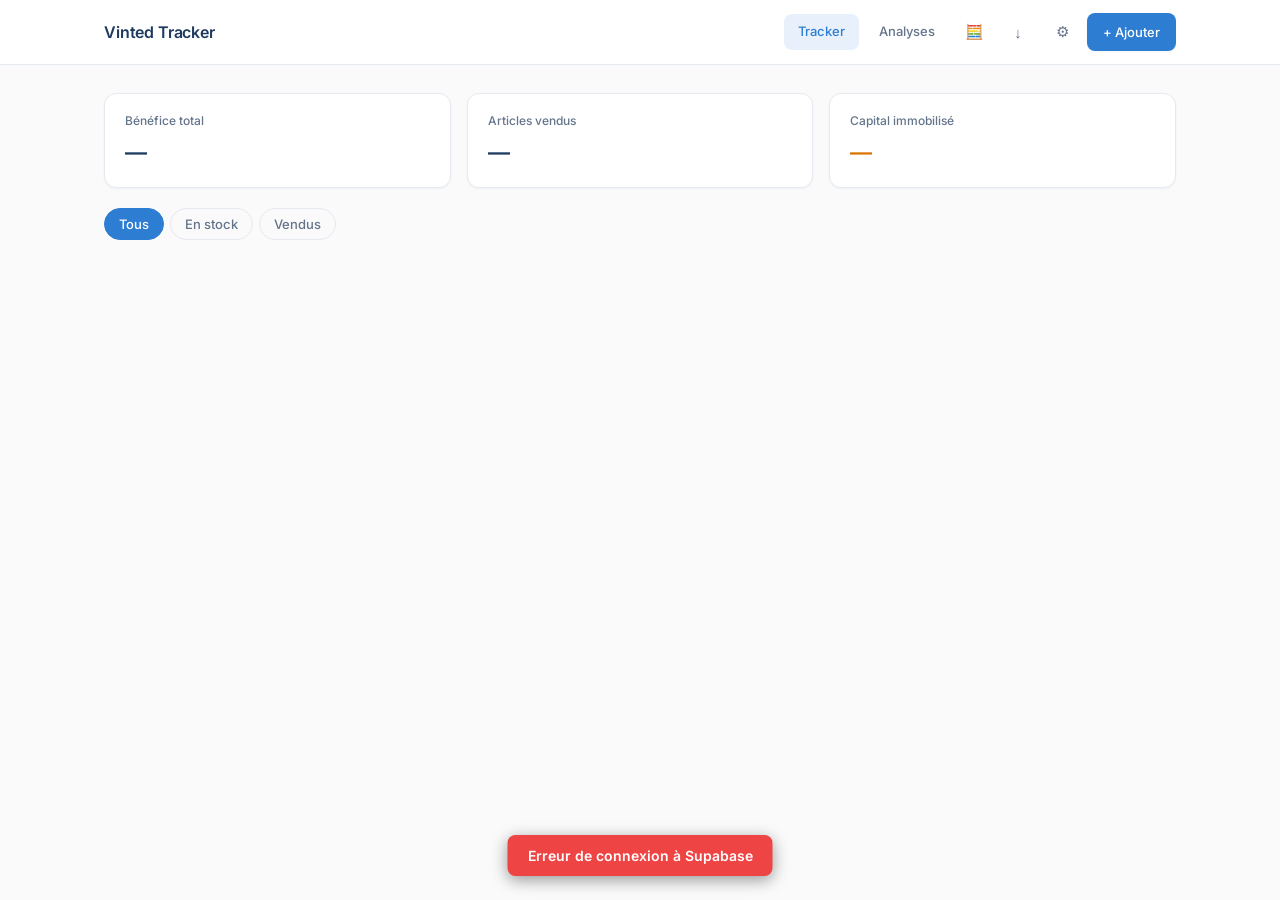
==== index.html @ 84ba0578 "Redesign: SaaS minimaliste blanc casse + bleu" ====
<!DOCTYPE html>
<html lang="fr">
<head>
  <meta charset="UTF-8" />
  <meta name="viewport" content="width=device-width, initial-scale=1.0" />
  <meta name="theme-color" content="#FAFAFA" />
  <meta name="mobile-web-app-capable" content="yes" />
  <meta name="apple-mobile-web-app-capable" content="yes" />
  <meta name="apple-mobile-web-app-status-bar-style" content="default" />
  <meta name="apple-mobile-web-app-title" content="Vinted Tracker" />
  <title>Vinted Tracker</title>
  <link rel="manifest" href="./manifest.json" />
  <link rel="apple-touch-icon" href="./static/icons/icon-192.png" />
  <link rel="preconnect" href="https://fonts.googleapis.com" />
  <link rel="preconnect" href="https://fonts.gstatic.com" crossorigin />
  <link rel="stylesheet" href="https://fonts.googleapis.com/css2?family=Inter:wght@400;500;600;700&display=swap" />
  <link rel="stylesheet" href="./static/css/style.css" />
</head>
<body>

  <!-- Header -->
  <header class="header">
    <div class="header-inner">
      <span class="logo">Vinted Tracker</span>
      <div class="header-actions">
        <a href="./index.html"     class="nav-link" style="color:var(--accent);background:var(--accent-soft)">Tracker</a>
        <a href="./analytics.html" class="nav-link">Analyses</a>
        <button class="btn-icon-sm" id="btn-calc"     title="Calculateur prix">🧮</button>
        <button class="btn-icon-sm" id="btn-export"   title="Export CSV">↓</button>
        <button class="btn-icon-sm" id="btn-settings" title="Paramètres">⚙</button>
        <button class="btn-primary" id="btn-add">+ Ajouter</button>
      </div>
    </div>
  </header>

  <!-- Dashboard -->
  <section class="dashboard">
    <div class="stat-card">
      <span class="stat-label">Bénéfice total</span>
      <span class="stat-value" id="stat-benefice">—</span>
    </div>
    <div class="stat-card">
      <span class="stat-label">Articles vendus</span>
      <span class="stat-value" id="stat-vendus">—</span>
    </div>
    <div class="stat-card">
      <span class="stat-label">Capital immobilisé</span>
      <span class="stat-value orange" id="stat-capital">—</span>
    </div>
  </section>

  <!-- Filtres -->
  <div class="filters">
    <button class="filter-btn active" data-filter="tous">Tous</button>
    <button class="filter-btn" data-filter="en stock">En stock</button>
    <button class="filter-btn" data-filter="vendu">Vendus</button>
  </div>

  <!-- Liste articles -->
  <main class="article-list" id="article-list">
    <div class="empty-state" id="empty-state" style="display:none">
      <p>Aucun article pour l'instant.</p>
      <p>Clique sur <strong>+ Ajouter</strong> pour commencer.</p>
    </div>
  </main>

  <!-- ── Modal ajout / modif ── -->
  <div class="modal-overlay" id="modal" style="display:none">
    <div class="modal">
      <div class="modal-header">
        <h2 id="modal-title">Ajouter un article</h2>
        <button class="btn-close" id="modal-close">✕</button>
      </div>
      <form id="article-form" autocomplete="off">
        <input type="hidden" id="article-id" />
        <input type="hidden" id="article-photo-url" />

        <div class="form-group">
          <label>Photo</label>
          <div class="photo-upload" id="photo-upload-area">
            <img id="photo-preview" src="" alt="" style="display:none" />
            <span id="photo-placeholder">Cliquer pour ajouter une photo</span>
            <input type="file" id="photo-input" accept="image/*" style="display:none" />
          </div>
        </div>

        <div class="form-group">
          <label for="nom">Nom de l'article *</label>
          <input type="text" id="nom" placeholder="Ex : Nike Air Max 90" required />
        </div>

        <div class="form-group">
          <label for="categorie">Catégorie</label>
          <select id="categorie">
            <option value="Sneakers">Sneakers</option>
            <option value="Vêtements">Vêtements</option>
            <option value="Accessoires">Accessoires</option>
            <option value="Électronique">Électronique</option>
            <option value="Autre" selected>Autre</option>
          </select>
        </div>

        <div class="form-row">
          <div class="form-group">
            <label for="prix_achat">Prix d'achat (€) *</label>
            <input type="number" id="prix_achat" step="0.01" min="0" placeholder="0.00" required />
          </div>
          <div class="form-group">
            <label for="prix_vente">Prix de vente (€) *</label>
            <input type="number" id="prix_vente" step="0.01" min="0" placeholder="0.00" required />
          </div>
        </div>

        <div class="form-group">
          <label for="frais_vinted">
            Frais Vinted (€) <span class="label-hint">auto si vide</span>
          </label>
          <input type="number" id="frais_vinted" step="0.01" min="0" placeholder="5 % + 0,70 €" />
        </div>

        <div class="form-row">
          <div class="form-group">
            <label for="date_achat">Date d'achat</label>
            <input type="date" id="date_achat" />
          </div>
          <div class="form-group" id="date-vente-group">
            <label for="date_vente">Date de vente</label>
            <input type="date" id="date_vente" />
          </div>
        </div>

        <div class="form-group">
          <label for="statut">Statut</label>
          <select id="statut">
            <option value="en stock">En stock</option>
            <option value="vendu">Vendu</option>
          </select>
        </div>

        <div class="preview-box" id="preview-box" style="display:none">
          <div class="preview-row"><span>Frais estimés</span><span id="prev-frais">—</span></div>
          <div class="preview-row"><span>Bénéfice net</span><span id="prev-benefice">—</span></div>
          <div class="preview-row"><span>Marge</span><span id="prev-marge">—</span></div>
        </div>

        <div class="form-actions">
          <button type="button" class="btn-secondary" id="form-cancel">Annuler</button>
          <button type="submit" class="btn-primary">Enregistrer</button>
        </div>
      </form>
    </div>
  </div>

  <!-- ── Modal calculateur ── -->
  <div class="modal-overlay" id="calc-modal" style="display:none">
    <div class="modal">
      <div class="modal-header">
        <h2>Calculateur de prix</h2>
        <button class="btn-close" id="calc-close">✕</button>
      </div>
      <div class="form-group">
        <label for="calc-achat">Prix d'achat (€)</label>
        <input type="number" id="calc-achat" step="0.01" min="0" placeholder="0.00" />
      </div>
      <div class="form-group">
        <label for="calc-marge">Marge souhaitée (%)</label>
        <input type="number" id="calc-marge" step="1" min="0" placeholder="30" />
      </div>
      <div class="preview-box" id="calc-result" style="display:none">
        <div class="preview-row">
          <span>Prix de vente conseillé</span>
          <span id="calc-vente" class="green" style="font-size:18px;font-weight:700">—</span>
        </div>
        <div class="preview-row"><span>Frais Vinted estimés</span><span id="calc-frais">—</span></div>
        <div class="preview-row"><span>Bénéfice net</span><span id="calc-benefice">—</span></div>
      </div>
    </div>
  </div>

  <!-- ── Modal paramètres ── -->
  <div class="modal-overlay" id="settings-modal" style="display:none">
    <div class="modal confirm-modal">
      <div class="modal-header">
        <h2>Paramètres</h2>
        <button class="btn-close" id="settings-close">✕</button>
      </div>
      <div class="form-group">
        <label for="setting-threshold">Alerte stock (jours)</label>
        <input type="number" id="setting-threshold" min="1" max="365" value="30" />
        <span class="label-hint" style="margin-top:6px;display:block">
          Badge d'alerte si un article reste en stock plus de X jours.
        </span>
      </div>
      <div class="form-actions" style="margin-top:8px">
        <button class="btn-primary" id="settings-save">Enregistrer</button>
      </div>
    </div>
  </div>

  <!-- ── Modal confirmation suppression ── -->
  <div class="modal-overlay" id="confirm-modal" style="display:none">
    <div class="modal confirm-modal">
      <p>Supprimer cet article ?</p>
      <div class="form-actions">
        <button class="btn-secondary" id="confirm-cancel">Annuler</button>
        <button class="btn-danger"    id="confirm-ok">Supprimer</button>
      </div>
    </div>
  </div>

  <script src="./static/js/shared.js"></script>
  <script src="./static/js/app.js"></script>
</body>
</html>
---- static/css/style.css ----
/* ── Tokens ──────────────────────────────────────────────── */
:root {
  --bg:           #FAFAFA;
  --surface:      #FFFFFF;
  --surface-alt:  #F5F7FA;
  --border:       #E5E9F0;
  --border-soft:  #EEF2F6;

  --primary:      #1E3A5F;
  --primary-hover:#16304F;
  --accent:       #2D7DD2;
  --accent-hover: #1F6BBD;
  --accent-soft:  #E8F1FB;

  --text:         #1E3A5F;
  --text-muted:   #64748B;
  --text-soft:    #94A3B8;

  --green:        #059669;
  --green-soft:   #ECFDF5;
  --red:          #DC2626;
  --red-soft:     #FEF2F2;
  --orange:       #D97706;
  --orange-soft:  #FFFBEB;

  --radius:       12px;
  --radius-sm:    8px;
  --radius-pill:  999px;

  --shadow-xs:    0 1px 2px rgba(30,58,95,.05);
  --shadow-sm:    0 1px 3px rgba(30,58,95,.06), 0 1px 2px rgba(30,58,95,.04);
  --shadow-md:    0 4px 12px rgba(30,58,95,.08);

  --max:          1120px;
  --max-form:     560px;

  --nav-h:        64px;
}

* { box-sizing: border-box; margin: 0; padding: 0; }

html, body { height: 100%; }

body {
  background: var(--bg);
  color: var(--text);
  font-family: 'Inter', -apple-system, BlinkMacSystemFont, 'Segoe UI', sans-serif;
  font-size: 14px;
  line-height: 1.5;
  -webkit-font-smoothing: antialiased;
  text-rendering: optimizeLegibility;
}

/* ── Navigation ──────────────────────────────────────────── */
.header {
  position: sticky; top: 0; z-index: 100;
  background: rgba(255,255,255,0.92);
  backdrop-filter: saturate(180%) blur(10px);
  border-bottom: 1px solid var(--border);
}
.header-inner {
  max-width: var(--max);
  margin: 0 auto;
  height: var(--nav-h);
  padding: 0 24px;
  display: flex;
  align-items: center;
  justify-content: space-between;
  gap: 12px;
}
.logo {
  font-size: 16px;
  font-weight: 600;
  color: var(--primary);
  letter-spacing: -0.01em;
  flex-shrink: 0;
}
.header-actions {
  display: flex;
  align-items: center;
  gap: 6px;
}

.nav-link {
  display: inline-flex;
  align-items: center;
  gap: 6px;
  padding: 8px 14px;
  border-radius: var(--radius-sm);
  font-size: 13px;
  font-weight: 500;
  color: var(--text-muted);
  text-decoration: none;
  transition: all .15s;
}
.nav-link:hover {
  color: var(--accent);
  background: var(--accent-soft);
}

@media (max-width: 540px) {
  .header-inner { padding: 0 16px; gap: 8px; }
  .logo { font-size: 15px; }
  .nav-link { padding: 7px 10px; font-size: 12px; }
}

/* ── Buttons ─────────────────────────────────────────────── */
.btn-primary,
.btn-secondary,
.btn-danger {
  display: inline-flex;
  align-items: center;
  justify-content: center;
  gap: 6px;
  height: 38px;
  padding: 0 16px;
  font-family: inherit;
  font-size: 13px;
  font-weight: 500;
  border: none;
  border-radius: var(--radius-sm);
  cursor: pointer;
  white-space: nowrap;
  transition: all .15s;
}
.btn-primary {
  background: var(--accent);
  color: #fff;
  box-shadow: var(--shadow-xs);
}
.btn-primary:hover { background: var(--accent-hover); }

.btn-secondary {
  background: var(--surface);
  color: var(--text-muted);
  border: 1px solid var(--border);
}
.btn-secondary:hover {
  border-color: var(--accent);
  color: var(--accent);
}

.btn-danger {
  background: var(--surface);
  color: var(--red);
  border: 1px solid var(--border);
}
.btn-danger:hover { background: var(--red-soft); border-color: var(--red); }

.btn-icon-sm {
  display: inline-flex;
  align-items: center;
  justify-content: center;
  width: 38px; height: 38px;
  font-size: 15px;
  background: transparent;
  border: 1px solid transparent;
  border-radius: var(--radius-sm);
  cursor: pointer;
  color: var(--text-muted);
  transition: all .15s;
}
.btn-icon-sm:hover {
  background: var(--accent-soft);
  color: var(--accent);
}

.btn-close {
  display: inline-flex;
  align-items: center;
  justify-content: center;
  width: 32px; height: 32px;
  background: transparent;
  border: none;
  color: var(--text-soft);
  font-size: 16px;
  cursor: pointer;
  border-radius: var(--radius-sm);
  line-height: 1;
}
.btn-close:hover { background: var(--surface-alt); color: var(--text); }

/* ── Page container ──────────────────────────────────────── */
.dashboard,
.filters,
.article-list,
.analytics-section {
  max-width: var(--max);
  margin: 0 auto;
  padding-left: 24px;
  padding-right: 24px;
}
@media (max-width: 540px) {
  .dashboard,
  .filters,
  .article-list,
  .analytics-section {
    padding-left: 16px;
    padding-right: 16px;
  }
}

/* ── Dashboard stats ─────────────────────────────────────── */
.dashboard {
  display: grid;
  grid-template-columns: repeat(3, 1fr);
  gap: 16px;
  padding-top: 28px;
  padding-bottom: 20px;
}
.kpi-grid { grid-template-columns: repeat(3, 1fr); }

@media (max-width: 720px) {
  .dashboard,
  .kpi-grid { grid-template-columns: 1fr 1fr; gap: 12px; }
}
@media (max-width: 440px) {
  .dashboard,
  .kpi-grid { grid-template-columns: 1fr; }
}

.stat-card {
  background: var(--surface);
  border: 1px solid var(--border);
  border-radius: var(--radius);
  padding: 18px 20px;
  box-shadow: var(--shadow-xs);
  display: flex;
  flex-direction: column;
  gap: 6px;
  transition: box-shadow .15s;
}
.stat-card:hover { box-shadow: var(--shadow-sm); }

.stat-label {
  font-size: 12px;
  font-weight: 500;
  color: var(--text-muted);
  letter-spacing: 0;
}
.stat-value {
  font-size: 22px;
  font-weight: 600;
  color: var(--text);
  letter-spacing: -0.02em;
}
.stat-value.green  { color: var(--green); }
.stat-value.red    { color: var(--red); }
.stat-value.orange { color: var(--orange); }

/* ── Filters ─────────────────────────────────────────────── */
.filters {
  display: flex;
  gap: 6px;
  padding-bottom: 16px;
}
.filter-btn {
  background: transparent;
  border: 1px solid var(--border);
  color: var(--text-muted);
  padding: 7px 14px;
  font-family: inherit;
  font-size: 13px;
  font-weight: 500;
  border-radius: var(--radius-pill);
  cursor: pointer;
  transition: all .15s;
}
.filter-btn:hover { color: var(--accent); border-color: var(--accent); }
.filter-btn.active {
  background: var(--accent);
  border-color: var(--accent);
  color: #fff;
}

/* ── Article list ────────────────────────────────────────── */
.article-list {
  padding-bottom: 80px;
  display: grid;
  grid-template-columns: repeat(auto-fill, minmax(280px, 1fr));
  gap: 16px;
}

.article-card {
  background: var(--surface);
  border: 1px solid var(--border);
  border-radius: var(--radius);
  box-shadow: var(--shadow-xs);
  overflow: hidden;
  transition: all .15s;
  display: flex;
  flex-direction: column;
}
.article-card:hover {
  box-shadow: var(--shadow-md);
  transform: translateY(-1px);
}
.article-card.vendu { opacity: .7; }

.card-photo {
  width: 100%;
  aspect-ratio: 16/10;
  object-fit: cover;
  background: var(--surface-alt);
  display: block;
}

.card-body {
  padding: 16px;
  display: flex;
  flex-direction: column;
  gap: 14px;
  flex: 1;
}

.card-top {
  display: flex;
  justify-content: space-between;
  align-items: flex-start;
  gap: 10px;
}
.card-nom-wrap { display: flex; flex-direction: column; gap: 6px; flex: 1; min-width: 0; }
.card-nom {
  font-weight: 600;
  font-size: 14px;
  color: var(--text);
  line-height: 1.35;
  overflow: hidden;
  text-overflow: ellipsis;
  display: -webkit-box;
  -webkit-line-clamp: 2;
  -webkit-box-orient: vertical;
}

.card-meta {
  display: flex;
  align-items: center;
  gap: 6px;
  flex-wrap: wrap;
}
.card-date {
  font-size: 11px;
  color: var(--text-soft);
}

/* Badges */
.badge {
  display: inline-flex;
  align-items: center;
  font-size: 11px;
  font-weight: 500;
  padding: 3px 9px;
  border-radius: var(--radius-pill);
  white-space: nowrap;
  flex-shrink: 0;
}
.badge-stock {
  background: var(--accent-soft);
  color: var(--accent);
}
.badge-vendu {
  background: var(--green-soft);
  color: var(--green);
}
.badge-warning {
  display: inline-flex;
  align-items: center;
  font-size: 11px;
  font-weight: 500;
  padding: 2px 8px;
  border-radius: var(--radius-pill);
  background: var(--red-soft);
  color: var(--red);
}

.cat-badge {
  display: inline-flex;
  align-items: center;
  font-size: 10px;
  font-weight: 600;
  padding: 2px 8px;
  border-radius: var(--radius-pill);
  letter-spacing: 0.02em;
  text-transform: uppercase;
}
.cat-Sneakers     { background: #E8F1FB; color: #1F6BBD; }
.cat-Vêtements    { background: #EEF2FF; color: #4F46E5; }
.cat-Accessoires  { background: #F5F3FF; color: #7C3AED; }
.cat-Électronique { background: #ECFEFF; color: #0E7490; }
.cat-Autre        { background: #F1F5F9; color: #475569; }

/* Prices */
.card-prices {
  display: grid;
  grid-template-columns: repeat(4, 1fr);
  gap: 4px;
  padding: 12px;
  background: var(--surface-alt);
  border-radius: var(--radius-sm);
}
.price-item { display: flex; flex-direction: column; gap: 2px; min-width: 0; }
.price-label {
  font-size: 10px;
  color: var(--text-soft);
  font-weight: 500;
  text-transform: uppercase;
  letter-spacing: 0.04em;
}
.price-val {
  font-size: 13px;
  font-weight: 600;
  color: var(--text);
}
.price-val.green { color: var(--green); }
.price-val.red   { color: var(--red); }
.price-val.muted { color: var(--text-muted); font-weight: 500; }

.card-actions {
  display: flex;
  gap: 6px;
  margin-top: auto;
}
.btn-icon {
  flex: 1;
  background: transparent;
  border: 1px solid var(--border);
  color: var(--text-muted);
  font-family: inherit;
  font-size: 12px;
  font-weight: 500;
  padding: 7px 10px;
  border-radius: var(--radius-sm);
  cursor: pointer;
  transition: all .15s;
}
.btn-icon:hover {
  background: var(--accent-soft);
  border-color: var(--accent);
  color: var(--accent);
}
.btn-icon.delete:hover {
  background: var(--red-soft);
  border-color: var(--red);
  color: var(--red);
}

/* Empty state */
.empty-state {
  grid-column: 1 / -1;
  text-align: center;
  padding: 60px 24px;
  color: var(--text-muted);
  line-height: 1.8;
}
.empty-state p { font-size: 14px; }
.empty-state strong { color: var(--accent); font-weight: 600; }

/* ── Modal ───────────────────────────────────────────────── */
.modal-overlay {
  position: fixed; inset: 0;
  background: rgba(30,58,95,0.40);
  backdrop-filter: blur(4px);
  z-index: 200;
  display: flex;
  align-items: center;
  justify-content: center;
  padding: 20px;
  animation: fadeIn .15s ease-out;
}
@keyframes fadeIn {
  from { opacity: 0; }
  to   { opacity: 1; }
}

.modal {
  background: var(--surface);
  border: 1px solid var(--border);
  border-radius: var(--radius);
  box-shadow: 0 20px 60px rgba(30,58,95,0.20);
  width: 100%;
  max-width: var(--max-form);
  max-height: calc(100dvh - 40px);
  overflow-y: auto;
  padding: 24px;
  animation: slideUp .2s ease-out;
}
@keyframes slideUp {
  from { transform: translateY(12px); opacity: 0; }
  to   { transform: translateY(0);    opacity: 1; }
}
@media (max-width: 540px) {
  .modal-overlay { padding: 0; align-items: flex-end; }
  .modal {
    max-height: 92dvh;
    border-radius: var(--radius) var(--radius) 0 0;
    padding: 20px;
  }
}

.modal-header {
  display: flex;
  justify-content: space-between;
  align-items: center;
  margin-bottom: 22px;
}
.modal-header h2 {
  font-size: 17px;
  font-weight: 600;
  color: var(--text);
  letter-spacing: -0.01em;
}

/* ── Photo upload ────────────────────────────────────────── */
.photo-upload {
  border: 2px dashed var(--border);
  border-radius: var(--radius-sm);
  min-height: 120px;
  display: flex;
  align-items: center;
  justify-content: center;
  cursor: pointer;
  transition: all .15s;
  overflow: hidden;
  background: var(--surface-alt);
}
.photo-upload:hover {
  border-color: var(--accent);
  background: var(--accent-soft);
}
#photo-placeholder {
  color: var(--text-muted);
  font-size: 13px;
  padding: 24px;
  text-align: center;
}
#photo-preview {
  width: 100%;
  max-height: 200px;
  object-fit: cover;
  display: block;
}

/* ── Forms ───────────────────────────────────────────────── */
.form-group {
  display: flex;
  flex-direction: column;
  gap: 6px;
  margin-bottom: 16px;
}
.form-row {
  display: grid;
  grid-template-columns: 1fr 1fr;
  gap: 12px;
}
label {
  font-size: 12px;
  font-weight: 500;
  color: var(--text-muted);
  display: flex;
  align-items: center;
  gap: 8px;
}
.label-hint {
  font-size: 11px;
  color: var(--text-soft);
  font-weight: 400;
}

input,
select {
  background: var(--surface);
  border: 1px solid var(--border);
  color: var(--text);
  border-radius: var(--radius-sm);
  padding: 10px 12px;
  font-family: inherit;
  font-size: 14px;
  width: 100%;
  transition: all .15s;
  -webkit-appearance: none;
  appearance: none;
}
input:hover,
select:hover { border-color: #CBD5E1; }
input:focus,
select:focus {
  outline: none;
  border-color: var(--accent);
  box-shadow: 0 0 0 3px var(--accent-soft);
}
input::placeholder { color: var(--text-soft); font-size: 13px; }

select {
  cursor: pointer;
  background-image: url("data:image/svg+xml;utf8,<svg xmlns='http://www.w3.org/2000/svg' width='12' height='12' viewBox='0 0 12 12'><path d='M3 4.5L6 7.5L9 4.5' stroke='%2364748B' stroke-width='1.5' fill='none' stroke-linecap='round' stroke-linejoin='round'/></svg>");
  background-repeat: no-repeat;
  background-position: right 12px center;
  padding-right: 32px;
}

/* Preview box */
.preview-box {
  background: var(--surface-alt);
  border: 1px solid var(--border-soft);
  border-radius: var(--radius-sm);
  padding: 14px 16px;
  margin-bottom: 16px;
  display: flex;
  flex-direction: column;
  gap: 8px;
}
.preview-row {
  display: flex;
  justify-content: space-between;
  font-size: 13px;
  align-items: center;
}
.preview-row span:first-child { color: var(--text-muted); }
.preview-row span:last-child  { font-weight: 600; color: var(--text); }
.preview-row .green { color: var(--green); }
.preview-row .red   { color: var(--red); }

.form-actions {
  display: flex;
  gap: 10px;
  margin-top: 8px;
}
.form-actions .btn-primary,
.form-actions .btn-secondary,
.form-actions .btn-danger { flex: 1; }

.confirm-modal { max-width: 380px; }
.confirm-modal > p {
  margin-bottom: 22px;
  font-size: 15px;
  color: var(--text);
  text-align: center;
}

/* ── Analytics grid ──────────────────────────────────────── */
.analytics-section {
  display: grid;
  grid-template-columns: 1fr 1fr;
  gap: 16px;
  padding-top: 4px;
  padding-bottom: 80px;
}
@media (max-width: 720px) {
  .analytics-section { grid-template-columns: 1fr; }
}

.chart-card {
  background: var(--surface);
  border: 1px solid var(--border);
  border-radius: var(--radius);
  box-shadow: var(--shadow-xs);
  padding: 20px;
}
.chart-card.full { grid-column: 1 / -1; }

.chart-card-title {
  font-size: 13px;
  font-weight: 600;
  color: var(--text);
  margin-bottom: 16px;
  letter-spacing: -0.005em;
}

.chart-wrap          { position: relative; height: 240px; }
.chart-wrap.doughnut { height: 260px; }

.chart-empty {
  text-align: center;
  padding: 36px 16px;
  color: var(--text-soft);
  font-size: 13px;
}

/* ── Tables ──────────────────────────────────────────────── */
.table-scroll {
  overflow-x: auto;
  margin: -4px;
  padding: 4px;
}
.data-table {
  width: 100%;
  border-collapse: collapse;
  font-size: 13px;
  min-width: 320px;
}
.data-table th {
  text-align: left;
  padding: 10px 12px;
  color: var(--text-muted);
  font-size: 11px;
  font-weight: 600;
  text-transform: uppercase;
  letter-spacing: 0.04em;
  border-bottom: 1px solid var(--border);
  background: var(--surface-alt);
  white-space: nowrap;
}
.data-table th:first-child { border-top-left-radius: var(--radius-sm); }
.data-table th:last-child  { border-top-right-radius: var(--radius-sm); }

.data-table td {
  padding: 11px 12px;
  border-bottom: 1px solid var(--border-soft);
  vertical-align: middle;
  color: var(--text);
}
.data-table tbody tr:nth-child(even) td { background: #FAFBFC; }
.data-table tbody tr:hover td { background: var(--accent-soft); }
.data-table tr:last-child td { border-bottom: none; }
.nom-cell {
  max-width: 180px;
  overflow: hidden;
  text-overflow: ellipsis;
  white-space: nowrap;
  font-weight: 500;
}

/* ── Color utils ─────────────────────────────────────────── */
.green { color: var(--green) !important; }
.red   { color: var(--red)   !important; }

/* ── Scrollbar ───────────────────────────────────────────── */
::-webkit-scrollbar       { width: 8px; height: 8px; }
::-webkit-scrollbar-track { background: transparent; }
::-webkit-scrollbar-thumb { background: #CBD5E1; border-radius: 4px; }
::-webkit-scrollbar-thumb:hover { background: #94A3B8; }
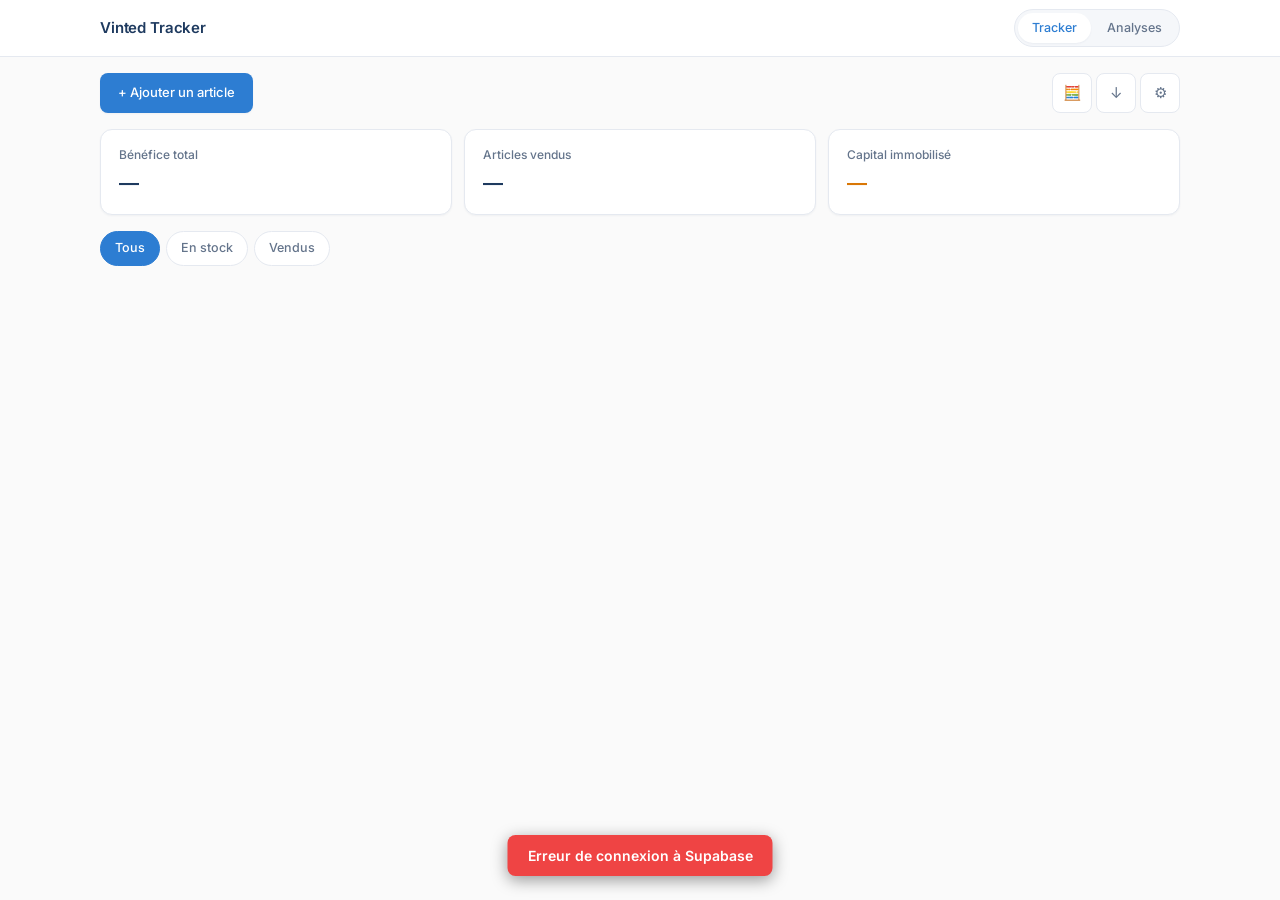
==== commit 0a47b3a4: "Refonte mobile: tabs + toolbar integree, zero overflow" ====
--- a/index.html
+++ b/index.html
@@ -2,7 +2,7 @@
 <html lang="fr">
 <head>
   <meta charset="UTF-8" />
-  <meta name="viewport" content="width=device-width, initial-scale=1.0" />
+  <meta name="viewport" content="width=device-width, initial-scale=1.0, viewport-fit=cover" />
   <meta name="theme-color" content="#FAFAFA" />
   <meta name="mobile-web-app-capable" content="yes" />
   <meta name="apple-mobile-web-app-capable" content="yes" />
@@ -18,20 +18,27 @@
 </head>
 <body>
 
-  <!-- Header -->
+  <!-- Header : logo + tabs -->
   <header class="header">
     <div class="header-inner">
       <span class="logo">Vinted Tracker</span>
-      <div class="header-actions">
-        <a href="./index.html"     class="nav-link" style="color:var(--accent);background:var(--accent-soft)">Tracker</a>
-        <a href="./analytics.html" class="nav-link">Analyses</a>
-        <button class="btn-icon-sm" id="btn-calc"     title="Calculateur prix">🧮</button>
-        <button class="btn-icon-sm" id="btn-export"   title="Export CSV">↓</button>
-        <button class="btn-icon-sm" id="btn-settings" title="Paramètres">⚙</button>
-        <button class="btn-primary" id="btn-add">+ Ajouter</button>
-      </div>
+      <nav class="tabs">
+        <a href="./index.html"     class="tab active">Tracker</a>
+        <a href="./analytics.html" class="tab">Analyses</a>
+      </nav>
     </div>
   </header>
+
+  <!-- Toolbar : action principale + icônes -->
+  <div class="toolbar">
+    <button class="btn-primary" id="btn-add">+ Ajouter un article</button>
+    <div class="toolbar-spacer"></div>
+    <div class="toolbar-icons">
+      <button class="btn-icon-sm" id="btn-calc"     title="Calculateur prix">🧮</button>
+      <button class="btn-icon-sm" id="btn-export"   title="Export CSV">↓</button>
+      <button class="btn-icon-sm" id="btn-settings" title="Paramètres">⚙</button>
+    </div>
+  </div>
 
   <!-- Dashboard -->
   <section class="dashboard">
@@ -169,7 +176,7 @@
       <div class="preview-box" id="calc-result" style="display:none">
         <div class="preview-row">
           <span>Prix de vente conseillé</span>
-          <span id="calc-vente" class="green" style="font-size:18px;font-weight:700">—</span>
+          <span id="calc-vente" class="green" style="font-size:17px;font-weight:700">—</span>
         </div>
         <div class="preview-row"><span>Frais Vinted estimés</span><span id="calc-frais">—</span></div>
         <div class="preview-row"><span>Bénéfice net</span><span id="calc-benefice">—</span></div>
--- a/static/css/style.css
+++ b/static/css/style.css
@@ -7,7 +7,6 @@
   --border-soft:  #EEF2F6;
 
   --primary:      #1E3A5F;
-  --primary-hover:#16304F;
   --accent:       #2D7DD2;
   --accent-hover: #1F6BBD;
   --accent-soft:  #E8F1FB;
@@ -21,7 +20,6 @@
   --red:          #DC2626;
   --red-soft:     #FEF2F2;
   --orange:       #D97706;
-  --orange-soft:  #FFFBEB;
 
   --radius:       12px;
   --radius-sm:    8px;
@@ -32,14 +30,18 @@
   --shadow-md:    0 4px 12px rgba(30,58,95,.08);
 
   --max:          1120px;
-  --max-form:     560px;
-
-  --nav-h:        64px;
-}
-
-* { box-sizing: border-box; margin: 0; padding: 0; }
-
-html, body { height: 100%; }
+  --pad-x:        20px;
+}
+@media (max-width: 640px) {
+  :root { --pad-x: 14px; }
+}
+
+/* ── Reset ───────────────────────────────────────────────── */
+*, *::before, *::after { box-sizing: border-box; margin: 0; padding: 0; }
+html, body { width: 100%; max-width: 100%; overflow-x: hidden; }
+html { -webkit-text-size-adjust: 100%; }
+img, svg, video, canvas { display: block; max-width: 100%; }
+button, input, select, textarea { font: inherit; color: inherit; }
 
 body {
   background: var(--bg);
@@ -48,60 +50,87 @@
   font-size: 14px;
   line-height: 1.5;
   -webkit-font-smoothing: antialiased;
-  text-rendering: optimizeLegibility;
-}
-
-/* ── Navigation ──────────────────────────────────────────── */
+}
+
+/* ── Container helper ────────────────────────────────────── */
+.container {
+  width: 100%;
+  max-width: var(--max);
+  margin: 0 auto;
+  padding-left: var(--pad-x);
+  padding-right: var(--pad-x);
+}
+
+/* ── Header (logo + tabs) ────────────────────────────────── */
 .header {
   position: sticky; top: 0; z-index: 100;
-  background: rgba(255,255,255,0.92);
+  background: rgba(255,255,255,0.94);
   backdrop-filter: saturate(180%) blur(10px);
   border-bottom: 1px solid var(--border);
 }
 .header-inner {
+  width: 100%;
   max-width: var(--max);
   margin: 0 auto;
-  height: var(--nav-h);
-  padding: 0 24px;
+  padding: 0 var(--pad-x);
+  height: 56px;
   display: flex;
   align-items: center;
   justify-content: space-between;
   gap: 12px;
 }
 .logo {
-  font-size: 16px;
+  font-size: 15px;
   font-weight: 600;
   color: var(--primary);
   letter-spacing: -0.01em;
+  white-space: nowrap;
+}
+
+/* Onglets Tracker / Analyses */
+.tabs {
+  display: flex;
+  background: var(--surface-alt);
+  border: 1px solid var(--border);
+  border-radius: var(--radius-pill);
+  padding: 3px;
+  gap: 2px;
+}
+.tab {
+  display: inline-flex;
+  align-items: center;
+  padding: 6px 14px;
+  font-size: 12.5px;
+  font-weight: 500;
+  color: var(--text-muted);
+  text-decoration: none;
+  border-radius: var(--radius-pill);
+  transition: all .15s;
+  white-space: nowrap;
+}
+.tab.active {
+  background: var(--surface);
+  color: var(--accent);
+  box-shadow: var(--shadow-xs);
+}
+.tab:hover:not(.active) { color: var(--text); }
+
+/* ── Toolbar actions (sous le header) ────────────────────── */
+.toolbar {
+  width: 100%;
+  max-width: var(--max);
+  margin: 16px auto 0;
+  padding: 0 var(--pad-x);
+  display: flex;
+  gap: 8px;
+  align-items: center;
+}
+.toolbar .btn-primary { flex: 0 0 auto; }
+.toolbar-spacer { flex: 1; }
+.toolbar-icons {
+  display: flex;
+  gap: 4px;
   flex-shrink: 0;
-}
-.header-actions {
-  display: flex;
-  align-items: center;
-  gap: 6px;
-}
-
-.nav-link {
-  display: inline-flex;
-  align-items: center;
-  gap: 6px;
-  padding: 8px 14px;
-  border-radius: var(--radius-sm);
-  font-size: 13px;
-  font-weight: 500;
-  color: var(--text-muted);
-  text-decoration: none;
-  transition: all .15s;
-}
-.nav-link:hover {
-  color: var(--accent);
-  background: var(--accent-soft);
-}
-
-@media (max-width: 540px) {
-  .header-inner { padding: 0 16px; gap: 8px; }
-  .logo { font-size: 15px; }
-  .nav-link { padding: 7px 10px; font-size: 12px; }
 }
 
 /* ── Buttons ─────────────────────────────────────────────── */
@@ -112,8 +141,8 @@
   align-items: center;
   justify-content: center;
   gap: 6px;
-  height: 38px;
-  padding: 0 16px;
+  height: 40px;
+  padding: 0 18px;
   font-family: inherit;
   font-size: 13px;
   font-weight: 500;
@@ -128,17 +157,15 @@
   color: #fff;
   box-shadow: var(--shadow-xs);
 }
-.btn-primary:hover { background: var(--accent-hover); }
+.btn-primary:hover,
+.btn-primary:active { background: var(--accent-hover); }
 
 .btn-secondary {
   background: var(--surface);
   color: var(--text-muted);
   border: 1px solid var(--border);
 }
-.btn-secondary:hover {
-  border-color: var(--accent);
-  color: var(--accent);
-}
+.btn-secondary:hover { border-color: var(--accent); color: var(--accent); }
 
 .btn-danger {
   background: var(--surface);
@@ -151,18 +178,21 @@
   display: inline-flex;
   align-items: center;
   justify-content: center;
-  width: 38px; height: 38px;
+  width: 40px; height: 40px;
   font-size: 15px;
-  background: transparent;
-  border: 1px solid transparent;
+  background: var(--surface);
+  border: 1px solid var(--border);
   border-radius: var(--radius-sm);
   cursor: pointer;
   color: var(--text-muted);
   transition: all .15s;
-}
-.btn-icon-sm:hover {
+  flex-shrink: 0;
+}
+.btn-icon-sm:hover,
+.btn-icon-sm:active {
   background: var(--accent-soft);
   color: var(--accent);
+  border-color: var(--accent);
 }
 
 .btn-close {
@@ -180,39 +210,26 @@
 }
 .btn-close:hover { background: var(--surface-alt); color: var(--text); }
 
-/* ── Page container ──────────────────────────────────────── */
-.dashboard,
-.filters,
-.article-list,
-.analytics-section {
-  max-width: var(--max);
-  margin: 0 auto;
-  padding-left: 24px;
-  padding-right: 24px;
-}
-@media (max-width: 540px) {
-  .dashboard,
-  .filters,
-  .article-list,
-  .analytics-section {
-    padding-left: 16px;
-    padding-right: 16px;
-  }
+/* Sur mobile : bouton + Ajouter prend la place restante */
+@media (max-width: 640px) {
+  .toolbar .btn-primary { flex: 1; }
 }
 
 /* ── Dashboard stats ─────────────────────────────────────── */
 .dashboard {
+  width: 100%;
+  max-width: var(--max);
+  margin: 16px auto 0;
+  padding: 0 var(--pad-x);
   display: grid;
   grid-template-columns: repeat(3, 1fr);
-  gap: 16px;
-  padding-top: 28px;
-  padding-bottom: 20px;
+  gap: 12px;
 }
 .kpi-grid { grid-template-columns: repeat(3, 1fr); }
 
 @media (max-width: 720px) {
   .dashboard,
-  .kpi-grid { grid-template-columns: 1fr 1fr; gap: 12px; }
+  .kpi-grid { grid-template-columns: 1fr 1fr; gap: 10px; }
 }
 @media (max-width: 440px) {
   .dashboard,
@@ -223,26 +240,24 @@
   background: var(--surface);
   border: 1px solid var(--border);
   border-radius: var(--radius);
-  padding: 18px 20px;
+  padding: 16px 18px;
   box-shadow: var(--shadow-xs);
   display: flex;
   flex-direction: column;
-  gap: 6px;
-  transition: box-shadow .15s;
-}
-.stat-card:hover { box-shadow: var(--shadow-sm); }
-
+  gap: 4px;
+  min-width: 0;
+}
 .stat-label {
   font-size: 12px;
   font-weight: 500;
   color: var(--text-muted);
-  letter-spacing: 0;
 }
 .stat-value {
-  font-size: 22px;
+  font-size: 20px;
   font-weight: 600;
   color: var(--text);
   letter-spacing: -0.02em;
+  word-break: break-word;
 }
 .stat-value.green  { color: var(--green); }
 .stat-value.red    { color: var(--red); }
@@ -250,17 +265,21 @@
 
 /* ── Filters ─────────────────────────────────────────────── */
 .filters {
+  width: 100%;
+  max-width: var(--max);
+  margin: 16px auto 0;
+  padding: 0 var(--pad-x);
   display: flex;
   gap: 6px;
-  padding-bottom: 16px;
+  flex-wrap: wrap;
 }
 .filter-btn {
-  background: transparent;
+  background: var(--surface);
   border: 1px solid var(--border);
   color: var(--text-muted);
   padding: 7px 14px;
   font-family: inherit;
-  font-size: 13px;
+  font-size: 12.5px;
   font-weight: 500;
   border-radius: var(--radius-pill);
   cursor: pointer;
@@ -275,10 +294,16 @@
 
 /* ── Article list ────────────────────────────────────────── */
 .article-list {
-  padding-bottom: 80px;
+  width: 100%;
+  max-width: var(--max);
+  margin: 16px auto 0;
+  padding: 0 var(--pad-x) 60px;
   display: grid;
-  grid-template-columns: repeat(auto-fill, minmax(280px, 1fr));
-  gap: 16px;
+  grid-template-columns: repeat(auto-fill, minmax(260px, 1fr));
+  gap: 12px;
+}
+@media (max-width: 540px) {
+  .article-list { grid-template-columns: 1fr; }
 }
 
 .article-card {
@@ -287,39 +312,43 @@
   border-radius: var(--radius);
   box-shadow: var(--shadow-xs);
   overflow: hidden;
-  transition: all .15s;
+  transition: box-shadow .15s, transform .15s;
   display: flex;
   flex-direction: column;
-}
-.article-card:hover {
-  box-shadow: var(--shadow-md);
-  transform: translateY(-1px);
-}
-.article-card.vendu { opacity: .7; }
+  min-width: 0;
+}
+.article-card:hover { box-shadow: var(--shadow-md); transform: translateY(-1px); }
+.article-card.vendu { opacity: .72; }
 
 .card-photo {
   width: 100%;
   aspect-ratio: 16/10;
   object-fit: cover;
   background: var(--surface-alt);
-  display: block;
 }
 
 .card-body {
-  padding: 16px;
+  padding: 14px;
   display: flex;
   flex-direction: column;
-  gap: 14px;
+  gap: 12px;
   flex: 1;
+  min-width: 0;
 }
 
 .card-top {
   display: flex;
   justify-content: space-between;
   align-items: flex-start;
-  gap: 10px;
-}
-.card-nom-wrap { display: flex; flex-direction: column; gap: 6px; flex: 1; min-width: 0; }
+  gap: 8px;
+}
+.card-nom-wrap {
+  display: flex;
+  flex-direction: column;
+  gap: 6px;
+  flex: 1;
+  min-width: 0;
+}
 .card-nom {
   font-weight: 600;
   font-size: 14px;
@@ -330,18 +359,15 @@
   display: -webkit-box;
   -webkit-line-clamp: 2;
   -webkit-box-orient: vertical;
-}
-
+  word-break: break-word;
+}
 .card-meta {
   display: flex;
   align-items: center;
   gap: 6px;
   flex-wrap: wrap;
 }
-.card-date {
-  font-size: 11px;
-  color: var(--text-soft);
-}
+.card-date { font-size: 11px; color: var(--text-soft); }
 
 /* Badges */
 .badge {
@@ -354,14 +380,8 @@
   white-space: nowrap;
   flex-shrink: 0;
 }
-.badge-stock {
-  background: var(--accent-soft);
-  color: var(--accent);
-}
-.badge-vendu {
-  background: var(--green-soft);
-  color: var(--green);
-}
+.badge-stock { background: var(--accent-soft); color: var(--accent); }
+.badge-vendu { background: var(--green-soft); color: var(--green); }
 .badge-warning {
   display: inline-flex;
   align-items: center;
@@ -389,16 +409,15 @@
 .cat-Électronique { background: #ECFEFF; color: #0E7490; }
 .cat-Autre        { background: #F1F5F9; color: #475569; }
 
-/* Prices */
 .card-prices {
   display: grid;
   grid-template-columns: repeat(4, 1fr);
   gap: 4px;
-  padding: 12px;
+  padding: 10px;
   background: var(--surface-alt);
   border-radius: var(--radius-sm);
 }
-.price-item { display: flex; flex-direction: column; gap: 2px; min-width: 0; }
+.price-item { display: flex; flex-direction: column; gap: 2px; min-width: 0; overflow: hidden; }
 .price-label {
   font-size: 10px;
   color: var(--text-soft);
@@ -407,9 +426,12 @@
   letter-spacing: 0.04em;
 }
 .price-val {
-  font-size: 13px;
+  font-size: 12.5px;
   font-weight: 600;
   color: var(--text);
+  white-space: nowrap;
+  overflow: hidden;
+  text-overflow: ellipsis;
 }
 .price-val.green { color: var(--green); }
 .price-val.red   { color: var(--red); }
@@ -422,7 +444,7 @@
 }
 .btn-icon {
   flex: 1;
-  background: transparent;
+  background: var(--surface);
   border: 1px solid var(--border);
   color: var(--text-muted);
   font-family: inherit;
@@ -432,6 +454,7 @@
   border-radius: var(--radius-sm);
   cursor: pointer;
   transition: all .15s;
+  min-width: 0;
 }
 .btn-icon:hover {
   background: var(--accent-soft);
@@ -448,11 +471,10 @@
 .empty-state {
   grid-column: 1 / -1;
   text-align: center;
-  padding: 60px 24px;
+  padding: 56px 24px;
   color: var(--text-muted);
   line-height: 1.8;
 }
-.empty-state p { font-size: 14px; }
 .empty-state strong { color: var(--accent); font-weight: 600; }
 
 /* ── Modal ───────────────────────────────────────────────── */
@@ -465,35 +487,24 @@
   align-items: center;
   justify-content: center;
   padding: 20px;
-  animation: fadeIn .15s ease-out;
-}
-@keyframes fadeIn {
-  from { opacity: 0; }
-  to   { opacity: 1; }
-}
-
+}
 .modal {
   background: var(--surface);
   border: 1px solid var(--border);
   border-radius: var(--radius);
   box-shadow: 0 20px 60px rgba(30,58,95,0.20);
   width: 100%;
-  max-width: var(--max-form);
+  max-width: 540px;
   max-height: calc(100dvh - 40px);
   overflow-y: auto;
   padding: 24px;
-  animation: slideUp .2s ease-out;
-}
-@keyframes slideUp {
-  from { transform: translateY(12px); opacity: 0; }
-  to   { transform: translateY(0);    opacity: 1; }
 }
 @media (max-width: 540px) {
   .modal-overlay { padding: 0; align-items: flex-end; }
   .modal {
     max-height: 92dvh;
     border-radius: var(--radius) var(--radius) 0 0;
-    padding: 20px;
+    padding: 20px 18px;
   }
 }
 
@@ -501,7 +512,7 @@
   display: flex;
   justify-content: space-between;
   align-items: center;
-  margin-bottom: 22px;
+  margin-bottom: 20px;
 }
 .modal-header h2 {
   font-size: 17px;
@@ -514,7 +525,7 @@
 .photo-upload {
   border: 2px dashed var(--border);
   border-radius: var(--radius-sm);
-  min-height: 120px;
+  min-height: 110px;
   display: flex;
   align-items: center;
   justify-content: center;
@@ -537,7 +548,6 @@
   width: 100%;
   max-height: 200px;
   object-fit: cover;
-  display: block;
 }
 
 /* ── Forms ───────────────────────────────────────────────── */
@@ -545,12 +555,13 @@
   display: flex;
   flex-direction: column;
   gap: 6px;
-  margin-bottom: 16px;
+  margin-bottom: 14px;
+  min-width: 0;
 }
 .form-row {
   display: grid;
   grid-template-columns: 1fr 1fr;
-  gap: 12px;
+  gap: 10px;
 }
 label {
   font-size: 12px;
@@ -566,29 +577,26 @@
   font-weight: 400;
 }
 
-input,
-select {
+input, select {
   background: var(--surface);
   border: 1px solid var(--border);
   color: var(--text);
   border-radius: var(--radius-sm);
   padding: 10px 12px;
-  font-family: inherit;
-  font-size: 14px;
-  width: 100%;
+  font-size: 15px; /* éviter le zoom iOS sur focus */
+  width: 100%;
+  max-width: 100%;
   transition: all .15s;
   -webkit-appearance: none;
   appearance: none;
 }
-input:hover,
-select:hover { border-color: #CBD5E1; }
 input:focus,
 select:focus {
   outline: none;
   border-color: var(--accent);
   box-shadow: 0 0 0 3px var(--accent-soft);
 }
-input::placeholder { color: var(--text-soft); font-size: 13px; }
+input::placeholder { color: var(--text-soft); font-size: 14px; }
 
 select {
   cursor: pointer;
@@ -604,7 +612,7 @@
   border: 1px solid var(--border-soft);
   border-radius: var(--radius-sm);
   padding: 14px 16px;
-  margin-bottom: 16px;
+  margin-bottom: 14px;
   display: flex;
   flex-direction: column;
   gap: 8px;
@@ -614,24 +622,19 @@
   justify-content: space-between;
   font-size: 13px;
   align-items: center;
+  gap: 12px;
 }
 .preview-row span:first-child { color: var(--text-muted); }
-.preview-row span:last-child  { font-weight: 600; color: var(--text); }
+.preview-row span:last-child  { font-weight: 600; color: var(--text); text-align: right; }
 .preview-row .green { color: var(--green); }
 .preview-row .red   { color: var(--red); }
 
-.form-actions {
-  display: flex;
-  gap: 10px;
-  margin-top: 8px;
-}
-.form-actions .btn-primary,
-.form-actions .btn-secondary,
-.form-actions .btn-danger { flex: 1; }
+.form-actions { display: flex; gap: 10px; margin-top: 8px; }
+.form-actions > button { flex: 1; }
 
 .confirm-modal { max-width: 380px; }
 .confirm-modal > p {
-  margin-bottom: 22px;
+  margin-bottom: 20px;
   font-size: 15px;
   color: var(--text);
   text-align: center;
@@ -639,11 +642,13 @@
 
 /* ── Analytics grid ──────────────────────────────────────── */
 .analytics-section {
+  width: 100%;
+  max-width: var(--max);
+  margin: 16px auto 0;
+  padding: 0 var(--pad-x) 60px;
   display: grid;
   grid-template-columns: 1fr 1fr;
-  gap: 16px;
-  padding-top: 4px;
-  padding-bottom: 80px;
+  gap: 14px;
 }
 @media (max-width: 720px) {
   .analytics-section { grid-template-columns: 1fr; }
@@ -654,7 +659,9 @@
   border: 1px solid var(--border);
   border-radius: var(--radius);
   box-shadow: var(--shadow-xs);
-  padding: 20px;
+  padding: 18px;
+  min-width: 0;
+  overflow: hidden;
 }
 .chart-card.full { grid-column: 1 / -1; }
 
@@ -662,11 +669,10 @@
   font-size: 13px;
   font-weight: 600;
   color: var(--text);
-  margin-bottom: 16px;
-  letter-spacing: -0.005em;
-}
-
-.chart-wrap          { position: relative; height: 240px; }
+  margin-bottom: 14px;
+}
+
+.chart-wrap          { position: relative; height: 240px; width: 100%; }
 .chart-wrap.doughnut { height: 260px; }
 
 .chart-empty {
@@ -679,8 +685,8 @@
 /* ── Tables ──────────────────────────────────────────────── */
 .table-scroll {
   overflow-x: auto;
-  margin: -4px;
-  padding: 4px;
+  -webkit-overflow-scrolling: touch;
+  margin: 0 -4px;
 }
 .data-table {
   width: 100%;
@@ -700,9 +706,6 @@
   background: var(--surface-alt);
   white-space: nowrap;
 }
-.data-table th:first-child { border-top-left-radius: var(--radius-sm); }
-.data-table th:last-child  { border-top-right-radius: var(--radius-sm); }
-
 .data-table td {
   padding: 11px 12px;
   border-bottom: 1px solid var(--border-soft);
@@ -713,7 +716,7 @@
 .data-table tbody tr:hover td { background: var(--accent-soft); }
 .data-table tr:last-child td { border-bottom: none; }
 .nom-cell {
-  max-width: 180px;
+  max-width: 160px;
   overflow: hidden;
   text-overflow: ellipsis;
   white-space: nowrap;
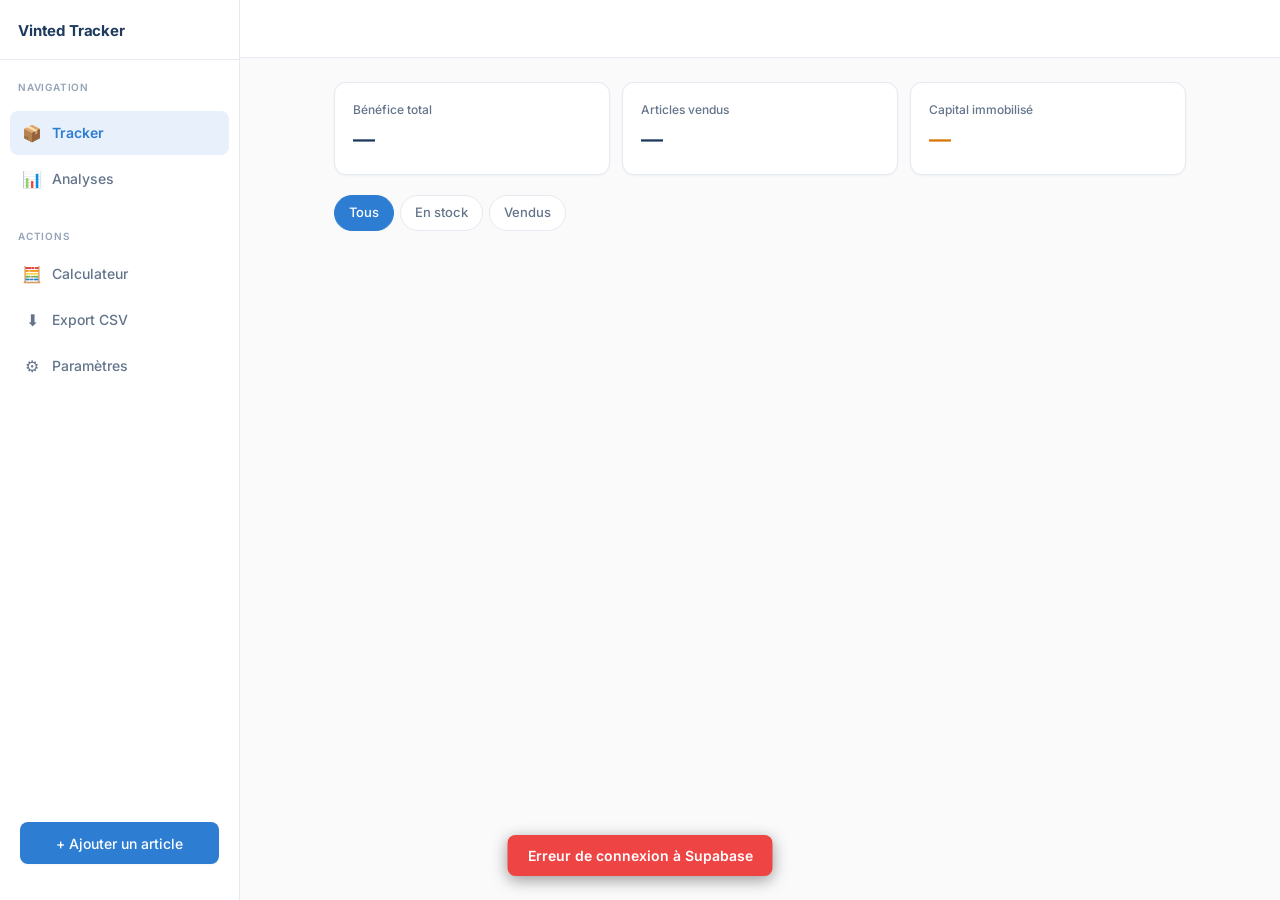
==== commit ae22d496: "Sidebar laterale: nav + actions + hamburger mobile" ====
--- a/index.html
+++ b/index.html
@@ -17,205 +17,251 @@
   <link rel="stylesheet" href="./static/css/style.css" />
 </head>
 <body>
-
-  <!-- Header : logo + tabs -->
-  <header class="header">
-    <div class="header-inner">
-      <span class="logo">Vinted Tracker</span>
-      <nav class="tabs">
-        <a href="./index.html"     class="tab active">Tracker</a>
-        <a href="./analytics.html" class="tab">Analyses</a>
-      </nav>
-    </div>
-  </header>
-
-  <!-- Toolbar : action principale + icônes -->
-  <div class="toolbar">
-    <button class="btn-primary" id="btn-add">+ Ajouter un article</button>
-    <div class="toolbar-spacer"></div>
-    <div class="toolbar-icons">
-      <button class="btn-icon-sm" id="btn-calc"     title="Calculateur prix">🧮</button>
-      <button class="btn-icon-sm" id="btn-export"   title="Export CSV">↓</button>
-      <button class="btn-icon-sm" id="btn-settings" title="Paramètres">⚙</button>
-    </div>
-  </div>
-
-  <!-- Dashboard -->
-  <section class="dashboard">
-    <div class="stat-card">
-      <span class="stat-label">Bénéfice total</span>
-      <span class="stat-value" id="stat-benefice">—</span>
-    </div>
-    <div class="stat-card">
-      <span class="stat-label">Articles vendus</span>
-      <span class="stat-value" id="stat-vendus">—</span>
-    </div>
-    <div class="stat-card">
-      <span class="stat-label">Capital immobilisé</span>
-      <span class="stat-value orange" id="stat-capital">—</span>
-    </div>
-  </section>
-
-  <!-- Filtres -->
-  <div class="filters">
-    <button class="filter-btn active" data-filter="tous">Tous</button>
-    <button class="filter-btn" data-filter="en stock">En stock</button>
-    <button class="filter-btn" data-filter="vendu">Vendus</button>
-  </div>
-
-  <!-- Liste articles -->
-  <main class="article-list" id="article-list">
-    <div class="empty-state" id="empty-state" style="display:none">
-      <p>Aucun article pour l'instant.</p>
-      <p>Clique sur <strong>+ Ajouter</strong> pour commencer.</p>
-    </div>
-  </main>
-
-  <!-- ── Modal ajout / modif ── -->
-  <div class="modal-overlay" id="modal" style="display:none">
-    <div class="modal">
-      <div class="modal-header">
-        <h2 id="modal-title">Ajouter un article</h2>
-        <button class="btn-close" id="modal-close">✕</button>
-      </div>
-      <form id="article-form" autocomplete="off">
-        <input type="hidden" id="article-id" />
-        <input type="hidden" id="article-photo-url" />
-
+<div class="layout">
+
+  <!-- ── Sidebar ── -->
+  <aside class="sidebar" id="sidebar">
+    <div class="sidebar-header">
+      <span class="sidebar-logo">Vinted Tracker</span>
+      <button class="sidebar-close" id="sidebar-close">✕</button>
+    </div>
+
+    <span class="sidebar-section">Navigation</span>
+    <nav class="sidebar-nav">
+      <a href="./index.html" class="sidebar-link active">
+        <span class="sidebar-link-icon">📦</span> Tracker
+      </a>
+      <a href="./analytics.html" class="sidebar-link">
+        <span class="sidebar-link-icon">📊</span> Analyses
+      </a>
+    </nav>
+
+    <span class="sidebar-section">Actions</span>
+    <div class="sidebar-actions">
+      <button class="sidebar-action" id="btn-calc">
+        <span class="sidebar-link-icon">🧮</span> Calculateur
+      </button>
+      <button class="sidebar-action" id="btn-export">
+        <span class="sidebar-link-icon">⬇</span> Export CSV
+      </button>
+      <button class="sidebar-action" id="btn-settings">
+        <span class="sidebar-link-icon">⚙</span> Paramètres
+      </button>
+    </div>
+
+    <div class="sidebar-add">
+      <button class="btn-primary" id="btn-add">+ Ajouter un article</button>
+    </div>
+  </aside>
+
+  <!-- Overlay mobile -->
+  <div class="sidebar-overlay" id="sidebar-overlay"></div>
+
+  <!-- ── Contenu principal ── -->
+  <div class="main">
+
+    <!-- Topbar mobile -->
+    <header class="topbar">
+      <button class="hamburger" id="hamburger">☰</button>
+      <span class="page-title">Tracker</span>
+    </header>
+
+    <div class="page-content">
+
+      <!-- Stats -->
+      <section class="dashboard">
+        <div class="stat-card">
+          <span class="stat-label">Bénéfice total</span>
+          <span class="stat-value" id="stat-benefice">—</span>
+        </div>
+        <div class="stat-card">
+          <span class="stat-label">Articles vendus</span>
+          <span class="stat-value" id="stat-vendus">—</span>
+        </div>
+        <div class="stat-card">
+          <span class="stat-label">Capital immobilisé</span>
+          <span class="stat-value orange" id="stat-capital">—</span>
+        </div>
+      </section>
+
+      <!-- Filtres -->
+      <div class="filters">
+        <button class="filter-btn active" data-filter="tous">Tous</button>
+        <button class="filter-btn" data-filter="en stock">En stock</button>
+        <button class="filter-btn" data-filter="vendu">Vendus</button>
+      </div>
+
+      <!-- Liste -->
+      <main class="article-list" id="article-list">
+        <div class="empty-state" id="empty-state" style="display:none">
+          <p>Aucun article pour l'instant.</p>
+          <p>Clique sur <strong>+ Ajouter</strong> pour commencer.</p>
+        </div>
+      </main>
+
+    </div>
+  </div>
+</div>
+
+<!-- ── Modal ajout / modif ── -->
+<div class="modal-overlay" id="modal" style="display:none">
+  <div class="modal">
+    <div class="modal-header">
+      <h2 id="modal-title">Ajouter un article</h2>
+      <button class="btn-close" id="modal-close">✕</button>
+    </div>
+    <form id="article-form" autocomplete="off">
+      <input type="hidden" id="article-id" />
+      <input type="hidden" id="article-photo-url" />
+
+      <div class="form-group">
+        <label>Photo</label>
+        <div class="photo-upload" id="photo-upload-area">
+          <img id="photo-preview" src="" alt="" style="display:none" />
+          <span id="photo-placeholder">Cliquer pour ajouter une photo</span>
+          <input type="file" id="photo-input" accept="image/*" style="display:none" />
+        </div>
+      </div>
+
+      <div class="form-group">
+        <label for="nom">Nom de l'article *</label>
+        <input type="text" id="nom" placeholder="Ex : Nike Air Max 90" required />
+      </div>
+
+      <div class="form-group">
+        <label for="categorie">Catégorie</label>
+        <select id="categorie">
+          <option value="Sneakers">Sneakers</option>
+          <option value="Vêtements">Vêtements</option>
+          <option value="Accessoires">Accessoires</option>
+          <option value="Électronique">Électronique</option>
+          <option value="Autre" selected>Autre</option>
+        </select>
+      </div>
+
+      <div class="form-row">
         <div class="form-group">
-          <label>Photo</label>
-          <div class="photo-upload" id="photo-upload-area">
-            <img id="photo-preview" src="" alt="" style="display:none" />
-            <span id="photo-placeholder">Cliquer pour ajouter une photo</span>
-            <input type="file" id="photo-input" accept="image/*" style="display:none" />
-          </div>
-        </div>
-
+          <label for="prix_achat">Prix d'achat (€) *</label>
+          <input type="number" id="prix_achat" step="0.01" min="0" placeholder="0.00" required />
+        </div>
         <div class="form-group">
-          <label for="nom">Nom de l'article *</label>
-          <input type="text" id="nom" placeholder="Ex : Nike Air Max 90" required />
-        </div>
-
+          <label for="prix_vente">Prix de vente (€) *</label>
+          <input type="number" id="prix_vente" step="0.01" min="0" placeholder="0.00" required />
+        </div>
+      </div>
+
+      <div class="form-group">
+        <label for="frais_vinted">Frais Vinted (€) <span class="label-hint">auto si vide</span></label>
+        <input type="number" id="frais_vinted" step="0.01" min="0" placeholder="5 % + 0,70 €" />
+      </div>
+
+      <div class="form-row">
         <div class="form-group">
-          <label for="categorie">Catégorie</label>
-          <select id="categorie">
-            <option value="Sneakers">Sneakers</option>
-            <option value="Vêtements">Vêtements</option>
-            <option value="Accessoires">Accessoires</option>
-            <option value="Électronique">Électronique</option>
-            <option value="Autre" selected>Autre</option>
-          </select>
-        </div>
-
-        <div class="form-row">
-          <div class="form-group">
-            <label for="prix_achat">Prix d'achat (€) *</label>
-            <input type="number" id="prix_achat" step="0.01" min="0" placeholder="0.00" required />
-          </div>
-          <div class="form-group">
-            <label for="prix_vente">Prix de vente (€) *</label>
-            <input type="number" id="prix_vente" step="0.01" min="0" placeholder="0.00" required />
-          </div>
-        </div>
-
-        <div class="form-group">
-          <label for="frais_vinted">
-            Frais Vinted (€) <span class="label-hint">auto si vide</span>
-          </label>
-          <input type="number" id="frais_vinted" step="0.01" min="0" placeholder="5 % + 0,70 €" />
-        </div>
-
-        <div class="form-row">
-          <div class="form-group">
-            <label for="date_achat">Date d'achat</label>
-            <input type="date" id="date_achat" />
-          </div>
-          <div class="form-group" id="date-vente-group">
-            <label for="date_vente">Date de vente</label>
-            <input type="date" id="date_vente" />
-          </div>
-        </div>
-
-        <div class="form-group">
-          <label for="statut">Statut</label>
-          <select id="statut">
-            <option value="en stock">En stock</option>
-            <option value="vendu">Vendu</option>
-          </select>
-        </div>
-
-        <div class="preview-box" id="preview-box" style="display:none">
-          <div class="preview-row"><span>Frais estimés</span><span id="prev-frais">—</span></div>
-          <div class="preview-row"><span>Bénéfice net</span><span id="prev-benefice">—</span></div>
-          <div class="preview-row"><span>Marge</span><span id="prev-marge">—</span></div>
-        </div>
-
-        <div class="form-actions">
-          <button type="button" class="btn-secondary" id="form-cancel">Annuler</button>
-          <button type="submit" class="btn-primary">Enregistrer</button>
-        </div>
-      </form>
-    </div>
-  </div>
-
-  <!-- ── Modal calculateur ── -->
-  <div class="modal-overlay" id="calc-modal" style="display:none">
-    <div class="modal">
-      <div class="modal-header">
-        <h2>Calculateur de prix</h2>
-        <button class="btn-close" id="calc-close">✕</button>
-      </div>
-      <div class="form-group">
-        <label for="calc-achat">Prix d'achat (€)</label>
-        <input type="number" id="calc-achat" step="0.01" min="0" placeholder="0.00" />
-      </div>
-      <div class="form-group">
-        <label for="calc-marge">Marge souhaitée (%)</label>
-        <input type="number" id="calc-marge" step="1" min="0" placeholder="30" />
-      </div>
-      <div class="preview-box" id="calc-result" style="display:none">
-        <div class="preview-row">
-          <span>Prix de vente conseillé</span>
-          <span id="calc-vente" class="green" style="font-size:17px;font-weight:700">—</span>
-        </div>
-        <div class="preview-row"><span>Frais Vinted estimés</span><span id="calc-frais">—</span></div>
-        <div class="preview-row"><span>Bénéfice net</span><span id="calc-benefice">—</span></div>
-      </div>
-    </div>
-  </div>
-
-  <!-- ── Modal paramètres ── -->
-  <div class="modal-overlay" id="settings-modal" style="display:none">
-    <div class="modal confirm-modal">
-      <div class="modal-header">
-        <h2>Paramètres</h2>
-        <button class="btn-close" id="settings-close">✕</button>
-      </div>
-      <div class="form-group">
-        <label for="setting-threshold">Alerte stock (jours)</label>
-        <input type="number" id="setting-threshold" min="1" max="365" value="30" />
-        <span class="label-hint" style="margin-top:6px;display:block">
-          Badge d'alerte si un article reste en stock plus de X jours.
-        </span>
-      </div>
-      <div class="form-actions" style="margin-top:8px">
-        <button class="btn-primary" id="settings-save">Enregistrer</button>
-      </div>
-    </div>
-  </div>
-
-  <!-- ── Modal confirmation suppression ── -->
-  <div class="modal-overlay" id="confirm-modal" style="display:none">
-    <div class="modal confirm-modal">
-      <p>Supprimer cet article ?</p>
+          <label for="date_achat">Date d'achat</label>
+          <input type="date" id="date_achat" />
+        </div>
+        <div class="form-group" id="date-vente-group">
+          <label for="date_vente">Date de vente</label>
+          <input type="date" id="date_vente" />
+        </div>
+      </div>
+
+      <div class="form-group">
+        <label for="statut">Statut</label>
+        <select id="statut">
+          <option value="en stock">En stock</option>
+          <option value="vendu">Vendu</option>
+        </select>
+      </div>
+
+      <div class="preview-box" id="preview-box" style="display:none">
+        <div class="preview-row"><span>Frais estimés</span><span id="prev-frais">—</span></div>
+        <div class="preview-row"><span>Bénéfice net</span><span id="prev-benefice">—</span></div>
+        <div class="preview-row"><span>Marge</span><span id="prev-marge">—</span></div>
+      </div>
+
       <div class="form-actions">
-        <button class="btn-secondary" id="confirm-cancel">Annuler</button>
-        <button class="btn-danger"    id="confirm-ok">Supprimer</button>
-      </div>
-    </div>
-  </div>
-
-  <script src="./static/js/shared.js"></script>
-  <script src="./static/js/app.js"></script>
+        <button type="button" class="btn-secondary" id="form-cancel">Annuler</button>
+        <button type="submit" class="btn-primary">Enregistrer</button>
+      </div>
+    </form>
+  </div>
+</div>
+
+<!-- ── Modal calculateur ── -->
+<div class="modal-overlay" id="calc-modal" style="display:none">
+  <div class="modal">
+    <div class="modal-header">
+      <h2>Calculateur de prix</h2>
+      <button class="btn-close" id="calc-close">✕</button>
+    </div>
+    <div class="form-group">
+      <label for="calc-achat">Prix d'achat (€)</label>
+      <input type="number" id="calc-achat" step="0.01" min="0" placeholder="0.00" />
+    </div>
+    <div class="form-group">
+      <label for="calc-marge">Marge souhaitée (%)</label>
+      <input type="number" id="calc-marge" step="1" min="0" placeholder="30" />
+    </div>
+    <div class="preview-box" id="calc-result" style="display:none">
+      <div class="preview-row">
+        <span>Prix de vente conseillé</span>
+        <span id="calc-vente" class="green" style="font-size:17px;font-weight:700">—</span>
+      </div>
+      <div class="preview-row"><span>Frais Vinted estimés</span><span id="calc-frais">—</span></div>
+      <div class="preview-row"><span>Bénéfice net</span><span id="calc-benefice">—</span></div>
+    </div>
+  </div>
+</div>
+
+<!-- ── Modal paramètres ── -->
+<div class="modal-overlay" id="settings-modal" style="display:none">
+  <div class="modal confirm-modal">
+    <div class="modal-header">
+      <h2>Paramètres</h2>
+      <button class="btn-close" id="settings-close">✕</button>
+    </div>
+    <div class="form-group">
+      <label for="setting-threshold">Alerte stock (jours)</label>
+      <input type="number" id="setting-threshold" min="1" max="365" value="30" />
+      <span class="label-hint" style="margin-top:6px;display:block">
+        Badge d'alerte si un article reste en stock plus de X jours.
+      </span>
+    </div>
+    <div class="form-actions" style="margin-top:8px">
+      <button class="btn-primary" id="settings-save">Enregistrer</button>
+    </div>
+  </div>
+</div>
+
+<!-- ── Modal confirmation suppression ── -->
+<div class="modal-overlay" id="confirm-modal" style="display:none">
+  <div class="modal confirm-modal">
+    <p>Supprimer cet article ?</p>
+    <div class="form-actions">
+      <button class="btn-secondary" id="confirm-cancel">Annuler</button>
+      <button class="btn-danger"    id="confirm-ok">Supprimer</button>
+    </div>
+  </div>
+</div>
+
+<script>
+  // Sidebar toggle (mobile)
+  const sidebar  = document.getElementById('sidebar');
+  const overlay  = document.getElementById('sidebar-overlay');
+  const hamburger = document.getElementById('hamburger');
+  const sidebarClose = document.getElementById('sidebar-close');
+  function openSidebar()  { sidebar.classList.add('open'); overlay.classList.add('visible'); document.body.style.overflow = 'hidden'; }
+  function closeSidebar() { sidebar.classList.remove('open'); overlay.classList.remove('visible'); document.body.style.overflow = ''; }
+  hamburger.addEventListener('click', openSidebar);
+  sidebarClose.addEventListener('click', closeSidebar);
+  overlay.addEventListener('click', closeSidebar);
+  // Ferme la sidebar quand on clique sur un lien ou une action
+  sidebar.querySelectorAll('.sidebar-link, .sidebar-action').forEach(el =>
+    el.addEventListener('click', () => { if (window.innerWidth < 768) closeSidebar(); })
+  );
+</script>
+<script src="./static/js/shared.js"></script>
+<script src="./static/js/app.js"></script>
 </body>
 </html>
--- a/static/css/style.css
+++ b/static/css/style.css
@@ -26,24 +26,17 @@
   --radius-pill:  999px;
 
   --shadow-xs:    0 1px 2px rgba(30,58,95,.05);
-  --shadow-sm:    0 1px 3px rgba(30,58,95,.06), 0 1px 2px rgba(30,58,95,.04);
-  --shadow-md:    0 4px 12px rgba(30,58,95,.08);
-
-  --max:          1120px;
-  --pad-x:        20px;
-}
-@media (max-width: 640px) {
-  :root { --pad-x: 14px; }
+  --shadow-sm:    0 1px 4px rgba(30,58,95,.08);
+  --shadow-md:    0 4px 16px rgba(30,58,95,.10);
+
+  --sidebar-w:    240px;
 }
 
 /* ── Reset ───────────────────────────────────────────────── */
 *, *::before, *::after { box-sizing: border-box; margin: 0; padding: 0; }
-html, body { width: 100%; max-width: 100%; overflow-x: hidden; }
-html { -webkit-text-size-adjust: 100%; }
-img, svg, video, canvas { display: block; max-width: 100%; }
-button, input, select, textarea { font: inherit; color: inherit; }
-
+html { -webkit-text-size-adjust: 100%; overflow-x: hidden; }
 body {
+  overflow-x: hidden;
   background: var(--bg);
   color: var(--text);
   font-family: 'Inter', -apple-system, BlinkMacSystemFont, 'Segoe UI', sans-serif;
@@ -51,209 +44,256 @@
   line-height: 1.5;
   -webkit-font-smoothing: antialiased;
 }
-
-/* ── Container helper ────────────────────────────────────── */
-.container {
+img, svg, video { display: block; max-width: 100%; }
+button, input, select, textarea { font: inherit; color: inherit; }
+
+/* ── Layout ──────────────────────────────────────────────── */
+.layout {
+  display: flex;
+  min-height: 100dvh;
+}
+
+/* ── Sidebar ─────────────────────────────────────────────── */
+.sidebar {
+  position: fixed;
+  top: 0; left: 0; bottom: 0;
+  width: var(--sidebar-w);
+  background: var(--surface);
+  border-right: 1px solid var(--border);
+  display: flex;
+  flex-direction: column;
+  z-index: 200;
+  transition: transform .25s cubic-bezier(.4,0,.2,1);
+  overflow-y: auto;
+}
+
+/* Desktop : toujours visible */
+@media (min-width: 768px) {
+  .sidebar { transform: none !important; }
+  .sidebar-overlay { display: none !important; }
+  .sidebar-close { display: none !important; }
+}
+
+/* Mobile : masquée par défaut, s'ouvre en glissant */
+@media (max-width: 767px) {
+  .sidebar { transform: translateX(-100%); box-shadow: none; }
+  .sidebar.open {
+    transform: translateX(0);
+    box-shadow: 4px 0 24px rgba(30,58,95,.15);
+  }
+}
+
+.sidebar-header {
+  display: flex;
+  align-items: center;
+  justify-content: space-between;
+  padding: 20px 18px 16px;
+  border-bottom: 1px solid var(--border);
+  flex-shrink: 0;
+}
+.sidebar-logo {
+  font-size: 15px;
+  font-weight: 700;
+  color: var(--primary);
+  letter-spacing: -0.01em;
+}
+.sidebar-close {
+  background: none;
+  border: none;
+  color: var(--text-soft);
+  font-size: 18px;
+  cursor: pointer;
+  padding: 4px;
+  border-radius: 6px;
+  line-height: 1;
+  display: flex;
+  align-items: center;
+  justify-content: center;
+}
+.sidebar-close:hover { color: var(--text); background: var(--surface-alt); }
+
+.sidebar-section {
+  padding: 20px 18px 8px;
+  font-size: 10px;
+  font-weight: 600;
+  text-transform: uppercase;
+  letter-spacing: 0.08em;
+  color: var(--text-soft);
+}
+
+.sidebar-nav {
+  display: flex;
+  flex-direction: column;
+  gap: 2px;
+  padding: 8px 10px;
+}
+.sidebar-link {
+  display: flex;
+  align-items: center;
+  gap: 10px;
+  padding: 10px 12px;
+  border-radius: var(--radius-sm);
+  font-size: 14px;
+  font-weight: 500;
+  color: var(--text-muted);
+  text-decoration: none;
+  transition: all .15s;
+}
+.sidebar-link:hover { background: var(--surface-alt); color: var(--text); }
+.sidebar-link.active {
+  background: var(--accent-soft);
+  color: var(--accent);
+  font-weight: 600;
+}
+.sidebar-link-icon { font-size: 16px; width: 20px; text-align: center; flex-shrink: 0; }
+
+.sidebar-actions {
+  display: flex;
+  flex-direction: column;
+  gap: 2px;
+  padding: 0 10px;
+}
+.sidebar-action {
+  display: flex;
+  align-items: center;
+  gap: 10px;
+  padding: 10px 12px;
+  border-radius: var(--radius-sm);
+  font-size: 14px;
+  font-weight: 500;
+  color: var(--text-muted);
+  background: none;
+  border: none;
+  cursor: pointer;
   width: 100%;
-  max-width: var(--max);
-  margin: 0 auto;
-  padding-left: var(--pad-x);
-  padding-right: var(--pad-x);
-}
-
-/* ── Header (logo + tabs) ────────────────────────────────── */
-.header {
+  text-align: left;
+  transition: all .15s;
+}
+.sidebar-action:hover { background: var(--surface-alt); color: var(--text); }
+
+.sidebar-add {
+  margin: 16px 10px;
+  margin-top: auto;
+  padding: 0 10px 20px;
+  flex-shrink: 0;
+}
+.sidebar-add .btn-primary {
+  width: 100%;
+  justify-content: center;
+  height: 42px;
+  font-size: 14px;
+}
+
+/* ── Overlay (mobile) ────────────────────────────────────── */
+.sidebar-overlay {
+  display: none;
+  position: fixed;
+  inset: 0;
+  background: rgba(30,58,95,.40);
+  backdrop-filter: blur(2px);
+  z-index: 199;
+}
+.sidebar-overlay.visible { display: block; }
+
+/* ── Main content ────────────────────────────────────────── */
+.main {
+  flex: 1;
+  min-width: 0;
+  display: flex;
+  flex-direction: column;
+}
+@media (min-width: 768px) {
+  .main { margin-left: var(--sidebar-w); }
+}
+
+/* ── Topbar (mobile) / header desktop ───────────────────── */
+.topbar {
   position: sticky; top: 0; z-index: 100;
+  display: flex;
+  align-items: center;
+  gap: 12px;
+  padding: 0 20px;
+  height: 58px;
   background: rgba(255,255,255,0.94);
   backdrop-filter: saturate(180%) blur(10px);
   border-bottom: 1px solid var(--border);
-}
-.header-inner {
-  width: 100%;
-  max-width: var(--max);
-  margin: 0 auto;
-  padding: 0 var(--pad-x);
-  height: 56px;
-  display: flex;
-  align-items: center;
-  justify-content: space-between;
-  gap: 12px;
-}
-.logo {
-  font-size: 15px;
+  flex-shrink: 0;
+}
+.hamburger {
+  display: none;
+  background: none;
+  border: none;
+  cursor: pointer;
+  font-size: 20px;
+  color: var(--text-muted);
+  padding: 6px;
+  border-radius: var(--radius-sm);
+  flex-shrink: 0;
+  line-height: 1;
+  align-items: center;
+  justify-content: center;
+}
+.hamburger:hover { background: var(--surface-alt); color: var(--text); }
+@media (max-width: 767px) { .hamburger { display: flex; } }
+
+.page-title {
+  font-size: 16px;
   font-weight: 600;
   color: var(--primary);
-  letter-spacing: -0.01em;
-  white-space: nowrap;
-}
-
-/* Onglets Tracker / Analyses */
-.tabs {
-  display: flex;
-  background: var(--surface-alt);
-  border: 1px solid var(--border);
-  border-radius: var(--radius-pill);
-  padding: 3px;
-  gap: 2px;
-}
-.tab {
-  display: inline-flex;
-  align-items: center;
-  padding: 6px 14px;
-  font-size: 12.5px;
-  font-weight: 500;
-  color: var(--text-muted);
-  text-decoration: none;
-  border-radius: var(--radius-pill);
-  transition: all .15s;
-  white-space: nowrap;
-}
-.tab.active {
-  background: var(--surface);
-  color: var(--accent);
-  box-shadow: var(--shadow-xs);
-}
-.tab:hover:not(.active) { color: var(--text); }
-
-/* ── Toolbar actions (sous le header) ────────────────────── */
-.toolbar {
+  flex: 1;
+}
+@media (min-width: 768px) { .page-title { display: none; } }
+
+.topbar-right {
+  display: flex;
+  align-items: center;
+  gap: 8px;
+  margin-left: auto;
+}
+/* Sur desktop, le bouton + est dans la sidebar — on le cache de la topbar */
+@media (min-width: 768px) {
+  .topbar-right { display: none; }
+}
+
+/* ── Page content wrapper ────────────────────────────────── */
+.page-content {
   width: 100%;
-  max-width: var(--max);
-  margin: 16px auto 0;
-  padding: 0 var(--pad-x);
-  display: flex;
-  gap: 8px;
-  align-items: center;
-}
-.toolbar .btn-primary { flex: 0 0 auto; }
-.toolbar-spacer { flex: 1; }
-.toolbar-icons {
-  display: flex;
-  gap: 4px;
-  flex-shrink: 0;
-}
-
-/* ── Buttons ─────────────────────────────────────────────── */
-.btn-primary,
-.btn-secondary,
-.btn-danger {
-  display: inline-flex;
-  align-items: center;
-  justify-content: center;
-  gap: 6px;
-  height: 40px;
-  padding: 0 18px;
-  font-family: inherit;
-  font-size: 13px;
-  font-weight: 500;
-  border: none;
-  border-radius: var(--radius-sm);
-  cursor: pointer;
-  white-space: nowrap;
-  transition: all .15s;
-}
-.btn-primary {
-  background: var(--accent);
-  color: #fff;
-  box-shadow: var(--shadow-xs);
-}
-.btn-primary:hover,
-.btn-primary:active { background: var(--accent-hover); }
-
-.btn-secondary {
-  background: var(--surface);
-  color: var(--text-muted);
-  border: 1px solid var(--border);
-}
-.btn-secondary:hover { border-color: var(--accent); color: var(--accent); }
-
-.btn-danger {
-  background: var(--surface);
-  color: var(--red);
-  border: 1px solid var(--border);
-}
-.btn-danger:hover { background: var(--red-soft); border-color: var(--red); }
-
-.btn-icon-sm {
-  display: inline-flex;
-  align-items: center;
-  justify-content: center;
-  width: 40px; height: 40px;
-  font-size: 15px;
-  background: var(--surface);
-  border: 1px solid var(--border);
-  border-radius: var(--radius-sm);
-  cursor: pointer;
-  color: var(--text-muted);
-  transition: all .15s;
-  flex-shrink: 0;
-}
-.btn-icon-sm:hover,
-.btn-icon-sm:active {
-  background: var(--accent-soft);
-  color: var(--accent);
-  border-color: var(--accent);
-}
-
-.btn-close {
-  display: inline-flex;
-  align-items: center;
-  justify-content: center;
-  width: 32px; height: 32px;
-  background: transparent;
-  border: none;
-  color: var(--text-soft);
-  font-size: 16px;
-  cursor: pointer;
-  border-radius: var(--radius-sm);
-  line-height: 1;
-}
-.btn-close:hover { background: var(--surface-alt); color: var(--text); }
-
-/* Sur mobile : bouton + Ajouter prend la place restante */
-@media (max-width: 640px) {
-  .toolbar .btn-primary { flex: 1; }
-}
+  max-width: 900px;
+  margin: 0 auto;
+  padding: 0 24px 60px;
+}
+@media (max-width: 600px) { .page-content { padding: 0 14px 60px; } }
 
 /* ── Dashboard stats ─────────────────────────────────────── */
 .dashboard {
-  width: 100%;
-  max-width: var(--max);
-  margin: 16px auto 0;
-  padding: 0 var(--pad-x);
   display: grid;
   grid-template-columns: repeat(3, 1fr);
   gap: 12px;
+  margin-top: 24px;
 }
 .kpi-grid { grid-template-columns: repeat(3, 1fr); }
 
-@media (max-width: 720px) {
-  .dashboard,
-  .kpi-grid { grid-template-columns: 1fr 1fr; gap: 10px; }
-}
-@media (max-width: 440px) {
-  .dashboard,
-  .kpi-grid { grid-template-columns: 1fr; }
+@media (max-width: 640px) {
+  .dashboard, .kpi-grid { grid-template-columns: 1fr 1fr; gap: 10px; margin-top: 16px; }
+}
+@media (max-width: 400px) {
+  .dashboard, .kpi-grid { grid-template-columns: 1fr; }
 }
 
 .stat-card {
   background: var(--surface);
   border: 1px solid var(--border);
   border-radius: var(--radius);
-  padding: 16px 18px;
+  padding: 18px;
   box-shadow: var(--shadow-xs);
   display: flex;
   flex-direction: column;
   gap: 4px;
   min-width: 0;
 }
-.stat-label {
-  font-size: 12px;
-  font-weight: 500;
-  color: var(--text-muted);
-}
+.stat-label { font-size: 12px; font-weight: 500; color: var(--text-muted); }
 .stat-value {
-  font-size: 20px;
+  font-size: 22px;
   font-weight: 600;
   color: var(--text);
   letter-spacing: -0.02em;
@@ -265,13 +305,10 @@
 
 /* ── Filters ─────────────────────────────────────────────── */
 .filters {
-  width: 100%;
-  max-width: var(--max);
-  margin: 16px auto 0;
-  padding: 0 var(--pad-x);
   display: flex;
   gap: 6px;
   flex-wrap: wrap;
+  margin-top: 20px;
 }
 .filter-btn {
   background: var(--surface);
@@ -279,32 +316,23 @@
   color: var(--text-muted);
   padding: 7px 14px;
   font-family: inherit;
-  font-size: 12.5px;
+  font-size: 13px;
   font-weight: 500;
   border-radius: var(--radius-pill);
   cursor: pointer;
   transition: all .15s;
 }
 .filter-btn:hover { color: var(--accent); border-color: var(--accent); }
-.filter-btn.active {
-  background: var(--accent);
-  border-color: var(--accent);
-  color: #fff;
-}
+.filter-btn.active { background: var(--accent); border-color: var(--accent); color: #fff; }
 
 /* ── Article list ────────────────────────────────────────── */
 .article-list {
-  width: 100%;
-  max-width: var(--max);
-  margin: 16px auto 0;
-  padding: 0 var(--pad-x) 60px;
   display: grid;
   grid-template-columns: repeat(auto-fill, minmax(260px, 1fr));
-  gap: 12px;
-}
-@media (max-width: 540px) {
-  .article-list { grid-template-columns: 1fr; }
-}
+  gap: 14px;
+  margin-top: 16px;
+}
+@media (max-width: 480px) { .article-list { grid-template-columns: 1fr; } }
 
 .article-card {
   background: var(--surface);
@@ -320,88 +348,35 @@
 .article-card:hover { box-shadow: var(--shadow-md); transform: translateY(-1px); }
 .article-card.vendu { opacity: .72; }
 
-.card-photo {
-  width: 100%;
-  aspect-ratio: 16/10;
-  object-fit: cover;
-  background: var(--surface-alt);
-}
-
-.card-body {
-  padding: 14px;
-  display: flex;
-  flex-direction: column;
-  gap: 12px;
-  flex: 1;
-  min-width: 0;
-}
-
-.card-top {
-  display: flex;
-  justify-content: space-between;
-  align-items: flex-start;
-  gap: 8px;
-}
-.card-nom-wrap {
-  display: flex;
-  flex-direction: column;
-  gap: 6px;
-  flex: 1;
-  min-width: 0;
-}
+.card-photo { width: 100%; aspect-ratio: 16/10; object-fit: cover; background: var(--surface-alt); }
+.card-body { padding: 14px; display: flex; flex-direction: column; gap: 12px; flex: 1; min-width: 0; }
+
+.card-top { display: flex; justify-content: space-between; align-items: flex-start; gap: 8px; }
+.card-nom-wrap { display: flex; flex-direction: column; gap: 6px; flex: 1; min-width: 0; }
 .card-nom {
-  font-weight: 600;
-  font-size: 14px;
-  color: var(--text);
-  line-height: 1.35;
-  overflow: hidden;
-  text-overflow: ellipsis;
-  display: -webkit-box;
-  -webkit-line-clamp: 2;
-  -webkit-box-orient: vertical;
-  word-break: break-word;
-}
-.card-meta {
-  display: flex;
-  align-items: center;
-  gap: 6px;
-  flex-wrap: wrap;
-}
+  font-weight: 600; font-size: 14px; color: var(--text); line-height: 1.35;
+  overflow: hidden; text-overflow: ellipsis;
+  display: -webkit-box; -webkit-line-clamp: 2; -webkit-box-orient: vertical;
+}
+.card-meta { display: flex; align-items: center; gap: 6px; flex-wrap: wrap; }
 .card-date { font-size: 11px; color: var(--text-soft); }
 
-/* Badges */
 .badge {
-  display: inline-flex;
-  align-items: center;
-  font-size: 11px;
-  font-weight: 500;
-  padding: 3px 9px;
-  border-radius: var(--radius-pill);
-  white-space: nowrap;
-  flex-shrink: 0;
+  display: inline-flex; align-items: center;
+  font-size: 11px; font-weight: 500; padding: 3px 9px;
+  border-radius: var(--radius-pill); white-space: nowrap; flex-shrink: 0;
 }
 .badge-stock { background: var(--accent-soft); color: var(--accent); }
 .badge-vendu { background: var(--green-soft); color: var(--green); }
 .badge-warning {
-  display: inline-flex;
-  align-items: center;
-  font-size: 11px;
-  font-weight: 500;
-  padding: 2px 8px;
-  border-radius: var(--radius-pill);
-  background: var(--red-soft);
-  color: var(--red);
-}
-
+  display: inline-flex; align-items: center;
+  font-size: 11px; font-weight: 500; padding: 2px 8px;
+  border-radius: var(--radius-pill); background: var(--red-soft); color: var(--red);
+}
 .cat-badge {
-  display: inline-flex;
-  align-items: center;
-  font-size: 10px;
-  font-weight: 600;
-  padding: 2px 8px;
-  border-radius: var(--radius-pill);
-  letter-spacing: 0.02em;
-  text-transform: uppercase;
+  display: inline-flex; align-items: center;
+  font-size: 10px; font-weight: 600; padding: 2px 8px;
+  border-radius: var(--radius-pill); letter-spacing: 0.02em; text-transform: uppercase;
 }
 .cat-Sneakers     { background: #E8F1FB; color: #1F6BBD; }
 .cat-Vêtements    { background: #EEF2FF; color: #4F46E5; }
@@ -410,222 +385,124 @@
 .cat-Autre        { background: #F1F5F9; color: #475569; }
 
 .card-prices {
-  display: grid;
-  grid-template-columns: repeat(4, 1fr);
-  gap: 4px;
-  padding: 10px;
-  background: var(--surface-alt);
-  border-radius: var(--radius-sm);
+  display: grid; grid-template-columns: repeat(4, 1fr); gap: 4px;
+  padding: 10px; background: var(--surface-alt); border-radius: var(--radius-sm);
 }
 .price-item { display: flex; flex-direction: column; gap: 2px; min-width: 0; overflow: hidden; }
 .price-label {
-  font-size: 10px;
-  color: var(--text-soft);
-  font-weight: 500;
-  text-transform: uppercase;
-  letter-spacing: 0.04em;
+  font-size: 10px; color: var(--text-soft); font-weight: 500;
+  text-transform: uppercase; letter-spacing: 0.04em;
 }
 .price-val {
-  font-size: 12.5px;
-  font-weight: 600;
-  color: var(--text);
-  white-space: nowrap;
-  overflow: hidden;
-  text-overflow: ellipsis;
+  font-size: 12.5px; font-weight: 600; color: var(--text);
+  white-space: nowrap; overflow: hidden; text-overflow: ellipsis;
 }
 .price-val.green { color: var(--green); }
 .price-val.red   { color: var(--red); }
 .price-val.muted { color: var(--text-muted); font-weight: 500; }
 
-.card-actions {
-  display: flex;
-  gap: 6px;
-  margin-top: auto;
-}
+.card-actions { display: flex; gap: 6px; margin-top: auto; }
 .btn-icon {
-  flex: 1;
-  background: var(--surface);
-  border: 1px solid var(--border);
-  color: var(--text-muted);
-  font-family: inherit;
-  font-size: 12px;
-  font-weight: 500;
-  padding: 7px 10px;
-  border-radius: var(--radius-sm);
-  cursor: pointer;
-  transition: all .15s;
-  min-width: 0;
-}
-.btn-icon:hover {
-  background: var(--accent-soft);
-  border-color: var(--accent);
-  color: var(--accent);
-}
-.btn-icon.delete:hover {
-  background: var(--red-soft);
-  border-color: var(--red);
-  color: var(--red);
-}
-
-/* Empty state */
+  flex: 1; background: var(--surface); border: 1px solid var(--border);
+  color: var(--text-muted); font-family: inherit; font-size: 12px; font-weight: 500;
+  padding: 7px 10px; border-radius: var(--radius-sm); cursor: pointer; transition: all .15s; min-width: 0;
+}
+.btn-icon:hover { background: var(--accent-soft); border-color: var(--accent); color: var(--accent); }
+.btn-icon.delete:hover { background: var(--red-soft); border-color: var(--red); color: var(--red); }
+
 .empty-state {
-  grid-column: 1 / -1;
-  text-align: center;
-  padding: 56px 24px;
-  color: var(--text-muted);
-  line-height: 1.8;
+  grid-column: 1 / -1; text-align: center; padding: 56px 24px;
+  color: var(--text-muted); line-height: 1.8;
 }
 .empty-state strong { color: var(--accent); font-weight: 600; }
+
+/* ── Buttons ─────────────────────────────────────────────── */
+.btn-primary, .btn-secondary, .btn-danger {
+  display: inline-flex; align-items: center; justify-content: center; gap: 6px;
+  height: 40px; padding: 0 18px;
+  font-family: inherit; font-size: 13px; font-weight: 500;
+  border: none; border-radius: var(--radius-sm); cursor: pointer; white-space: nowrap; transition: all .15s;
+}
+.btn-primary { background: var(--accent); color: #fff; box-shadow: var(--shadow-xs); }
+.btn-primary:hover, .btn-primary:active { background: var(--accent-hover); }
+.btn-secondary { background: var(--surface); color: var(--text-muted); border: 1px solid var(--border); }
+.btn-secondary:hover { border-color: var(--accent); color: var(--accent); }
+.btn-danger { background: var(--surface); color: var(--red); border: 1px solid var(--border); }
+.btn-danger:hover { background: var(--red-soft); border-color: var(--red); }
+
+.btn-icon-sm {
+  display: inline-flex; align-items: center; justify-content: center;
+  width: 40px; height: 40px; font-size: 15px;
+  background: var(--surface); border: 1px solid var(--border);
+  border-radius: var(--radius-sm); cursor: pointer; color: var(--text-muted);
+  transition: all .15s; flex-shrink: 0;
+}
+.btn-icon-sm:hover { background: var(--accent-soft); color: var(--accent); border-color: var(--accent); }
+
+.btn-close {
+  display: inline-flex; align-items: center; justify-content: center;
+  width: 32px; height: 32px; background: transparent; border: none;
+  color: var(--text-soft); font-size: 16px; cursor: pointer; border-radius: var(--radius-sm); line-height: 1;
+}
+.btn-close:hover { background: var(--surface-alt); color: var(--text); }
 
 /* ── Modal ───────────────────────────────────────────────── */
 .modal-overlay {
-  position: fixed; inset: 0;
-  background: rgba(30,58,95,0.40);
-  backdrop-filter: blur(4px);
-  z-index: 200;
-  display: flex;
-  align-items: center;
-  justify-content: center;
-  padding: 20px;
+  position: fixed; inset: 0; background: rgba(30,58,95,.45);
+  backdrop-filter: blur(4px); z-index: 300;
+  display: flex; align-items: center; justify-content: center; padding: 20px;
 }
 .modal {
-  background: var(--surface);
-  border: 1px solid var(--border);
-  border-radius: var(--radius);
-  box-shadow: 0 20px 60px rgba(30,58,95,0.20);
-  width: 100%;
-  max-width: 540px;
-  max-height: calc(100dvh - 40px);
-  overflow-y: auto;
-  padding: 24px;
+  background: var(--surface); border: 1px solid var(--border);
+  border-radius: var(--radius); box-shadow: 0 20px 60px rgba(30,58,95,.20);
+  width: 100%; max-width: 540px; max-height: calc(100dvh - 40px);
+  overflow-y: auto; padding: 24px;
 }
 @media (max-width: 540px) {
   .modal-overlay { padding: 0; align-items: flex-end; }
-  .modal {
-    max-height: 92dvh;
-    border-radius: var(--radius) var(--radius) 0 0;
-    padding: 20px 18px;
-  }
-}
-
-.modal-header {
-  display: flex;
-  justify-content: space-between;
-  align-items: center;
-  margin-bottom: 20px;
-}
-.modal-header h2 {
-  font-size: 17px;
-  font-weight: 600;
-  color: var(--text);
-  letter-spacing: -0.01em;
-}
-
-/* ── Photo upload ────────────────────────────────────────── */
+  .modal { max-height: 92dvh; border-radius: var(--radius) var(--radius) 0 0; padding: 20px 16px; }
+}
+.modal-header { display: flex; justify-content: space-between; align-items: center; margin-bottom: 20px; }
+.modal-header h2 { font-size: 17px; font-weight: 600; color: var(--text); }
+
 .photo-upload {
-  border: 2px dashed var(--border);
-  border-radius: var(--radius-sm);
-  min-height: 110px;
-  display: flex;
-  align-items: center;
-  justify-content: center;
-  cursor: pointer;
-  transition: all .15s;
-  overflow: hidden;
-  background: var(--surface-alt);
-}
-.photo-upload:hover {
-  border-color: var(--accent);
-  background: var(--accent-soft);
-}
-#photo-placeholder {
-  color: var(--text-muted);
-  font-size: 13px;
-  padding: 24px;
-  text-align: center;
-}
-#photo-preview {
-  width: 100%;
-  max-height: 200px;
-  object-fit: cover;
-}
-
-/* ── Forms ───────────────────────────────────────────────── */
-.form-group {
-  display: flex;
-  flex-direction: column;
-  gap: 6px;
-  margin-bottom: 14px;
-  min-width: 0;
-}
-.form-row {
-  display: grid;
-  grid-template-columns: 1fr 1fr;
-  gap: 10px;
-}
-label {
-  font-size: 12px;
-  font-weight: 500;
-  color: var(--text-muted);
-  display: flex;
-  align-items: center;
-  gap: 8px;
-}
-.label-hint {
-  font-size: 11px;
-  color: var(--text-soft);
-  font-weight: 400;
-}
+  border: 2px dashed var(--border); border-radius: var(--radius-sm);
+  min-height: 110px; display: flex; align-items: center; justify-content: center;
+  cursor: pointer; transition: all .15s; overflow: hidden; background: var(--surface-alt);
+}
+.photo-upload:hover { border-color: var(--accent); background: var(--accent-soft); }
+#photo-placeholder { color: var(--text-muted); font-size: 13px; padding: 24px; text-align: center; }
+#photo-preview { width: 100%; max-height: 200px; object-fit: cover; }
+
+.form-group { display: flex; flex-direction: column; gap: 6px; margin-bottom: 14px; min-width: 0; }
+.form-row { display: grid; grid-template-columns: 1fr 1fr; gap: 10px; }
+label { font-size: 12px; font-weight: 500; color: var(--text-muted); display: flex; align-items: center; gap: 8px; }
+.label-hint { font-size: 11px; color: var(--text-soft); font-weight: 400; }
 
 input, select {
-  background: var(--surface);
-  border: 1px solid var(--border);
-  color: var(--text);
-  border-radius: var(--radius-sm);
-  padding: 10px 12px;
-  font-size: 15px; /* éviter le zoom iOS sur focus */
-  width: 100%;
-  max-width: 100%;
-  transition: all .15s;
-  -webkit-appearance: none;
-  appearance: none;
-}
-input:focus,
-select:focus {
-  outline: none;
-  border-color: var(--accent);
-  box-shadow: 0 0 0 3px var(--accent-soft);
-}
+  background: var(--surface); border: 1px solid var(--border); color: var(--text);
+  border-radius: var(--radius-sm); padding: 10px 12px;
+  font-size: 15px; /* 16px évite le zoom iOS */ width: 100%; max-width: 100%;
+  transition: all .15s; -webkit-appearance: none; appearance: none;
+}
+input:focus, select:focus { outline: none; border-color: var(--accent); box-shadow: 0 0 0 3px var(--accent-soft); }
 input::placeholder { color: var(--text-soft); font-size: 14px; }
-
 select {
   cursor: pointer;
   background-image: url("data:image/svg+xml;utf8,<svg xmlns='http://www.w3.org/2000/svg' width='12' height='12' viewBox='0 0 12 12'><path d='M3 4.5L6 7.5L9 4.5' stroke='%2364748B' stroke-width='1.5' fill='none' stroke-linecap='round' stroke-linejoin='round'/></svg>");
-  background-repeat: no-repeat;
-  background-position: right 12px center;
-  padding-right: 32px;
-}
-
-/* Preview box */
+  background-repeat: no-repeat; background-position: right 12px center; padding-right: 32px;
+}
+
 .preview-box {
-  background: var(--surface-alt);
-  border: 1px solid var(--border-soft);
-  border-radius: var(--radius-sm);
-  padding: 14px 16px;
-  margin-bottom: 14px;
-  display: flex;
-  flex-direction: column;
-  gap: 8px;
+  background: var(--surface-alt); border: 1px solid var(--border-soft);
+  border-radius: var(--radius-sm); padding: 14px 16px; margin-bottom: 14px;
+  display: flex; flex-direction: column; gap: 8px;
 }
 .preview-row {
-  display: flex;
-  justify-content: space-between;
-  font-size: 13px;
-  align-items: center;
-  gap: 12px;
+  display: flex; justify-content: space-between; font-size: 13px; align-items: center; gap: 12px;
 }
 .preview-row span:first-child { color: var(--text-muted); }
-.preview-row span:last-child  { font-weight: 600; color: var(--text); text-align: right; }
+.preview-row span:last-child { font-weight: 600; color: var(--text); text-align: right; }
 .preview-row .green { color: var(--green); }
 .preview-row .red   { color: var(--red); }
 
@@ -633,102 +510,45 @@
 .form-actions > button { flex: 1; }
 
 .confirm-modal { max-width: 380px; }
-.confirm-modal > p {
-  margin-bottom: 20px;
-  font-size: 15px;
-  color: var(--text);
-  text-align: center;
-}
-
-/* ── Analytics grid ──────────────────────────────────────── */
+.confirm-modal > p { margin-bottom: 20px; font-size: 15px; color: var(--text); text-align: center; }
+
+/* ── Analytics ───────────────────────────────────────────── */
 .analytics-section {
-  width: 100%;
-  max-width: var(--max);
-  margin: 16px auto 0;
-  padding: 0 var(--pad-x) 60px;
-  display: grid;
-  grid-template-columns: 1fr 1fr;
-  gap: 14px;
-}
-@media (max-width: 720px) {
-  .analytics-section { grid-template-columns: 1fr; }
-}
+  display: grid; grid-template-columns: 1fr 1fr; gap: 14px; margin-top: 24px;
+}
+@media (max-width: 640px) { .analytics-section { grid-template-columns: 1fr; margin-top: 16px; } }
 
 .chart-card {
-  background: var(--surface);
-  border: 1px solid var(--border);
-  border-radius: var(--radius);
-  box-shadow: var(--shadow-xs);
-  padding: 18px;
-  min-width: 0;
-  overflow: hidden;
+  background: var(--surface); border: 1px solid var(--border);
+  border-radius: var(--radius); box-shadow: var(--shadow-xs); padding: 18px; min-width: 0; overflow: hidden;
 }
 .chart-card.full { grid-column: 1 / -1; }
-
-.chart-card-title {
-  font-size: 13px;
-  font-weight: 600;
-  color: var(--text);
-  margin-bottom: 14px;
-}
-
-.chart-wrap          { position: relative; height: 240px; width: 100%; }
+.chart-card-title { font-size: 13px; font-weight: 600; color: var(--text); margin-bottom: 14px; }
+.chart-wrap { position: relative; height: 240px; width: 100%; }
 .chart-wrap.doughnut { height: 260px; }
-
-.chart-empty {
-  text-align: center;
-  padding: 36px 16px;
-  color: var(--text-soft);
-  font-size: 13px;
-}
-
-/* ── Tables ──────────────────────────────────────────────── */
-.table-scroll {
-  overflow-x: auto;
-  -webkit-overflow-scrolling: touch;
-  margin: 0 -4px;
-}
+.chart-empty { text-align: center; padding: 36px 16px; color: var(--text-soft); font-size: 13px; }
+
+.table-scroll { overflow-x: auto; -webkit-overflow-scrolling: touch; }
 .data-table {
-  width: 100%;
-  border-collapse: collapse;
-  font-size: 13px;
-  min-width: 320px;
+  width: 100%; border-collapse: collapse; font-size: 13px; min-width: 300px;
 }
 .data-table th {
-  text-align: left;
-  padding: 10px 12px;
-  color: var(--text-muted);
-  font-size: 11px;
-  font-weight: 600;
-  text-transform: uppercase;
-  letter-spacing: 0.04em;
-  border-bottom: 1px solid var(--border);
-  background: var(--surface-alt);
-  white-space: nowrap;
+  text-align: left; padding: 10px 12px; color: var(--text-muted);
+  font-size: 11px; font-weight: 600; text-transform: uppercase; letter-spacing: 0.04em;
+  border-bottom: 1px solid var(--border); background: var(--surface-alt); white-space: nowrap;
 }
 .data-table td {
-  padding: 11px 12px;
-  border-bottom: 1px solid var(--border-soft);
-  vertical-align: middle;
-  color: var(--text);
+  padding: 11px 12px; border-bottom: 1px solid var(--border-soft); vertical-align: middle; color: var(--text);
 }
 .data-table tbody tr:nth-child(even) td { background: #FAFBFC; }
 .data-table tbody tr:hover td { background: var(--accent-soft); }
 .data-table tr:last-child td { border-bottom: none; }
-.nom-cell {
-  max-width: 160px;
-  overflow: hidden;
-  text-overflow: ellipsis;
-  white-space: nowrap;
-  font-weight: 500;
-}
-
-/* ── Color utils ─────────────────────────────────────────── */
+.nom-cell { max-width: 160px; overflow: hidden; text-overflow: ellipsis; white-space: nowrap; font-weight: 500; }
+
+/* ── Utils ───────────────────────────────────────────────── */
 .green { color: var(--green) !important; }
 .red   { color: var(--red)   !important; }
 
-/* ── Scrollbar ───────────────────────────────────────────── */
-::-webkit-scrollbar       { width: 8px; height: 8px; }
+::-webkit-scrollbar       { width: 6px; height: 6px; }
 ::-webkit-scrollbar-track { background: transparent; }
 ::-webkit-scrollbar-thumb { background: #CBD5E1; border-radius: 4px; }
-::-webkit-scrollbar-thumb:hover { background: #94A3B8; }
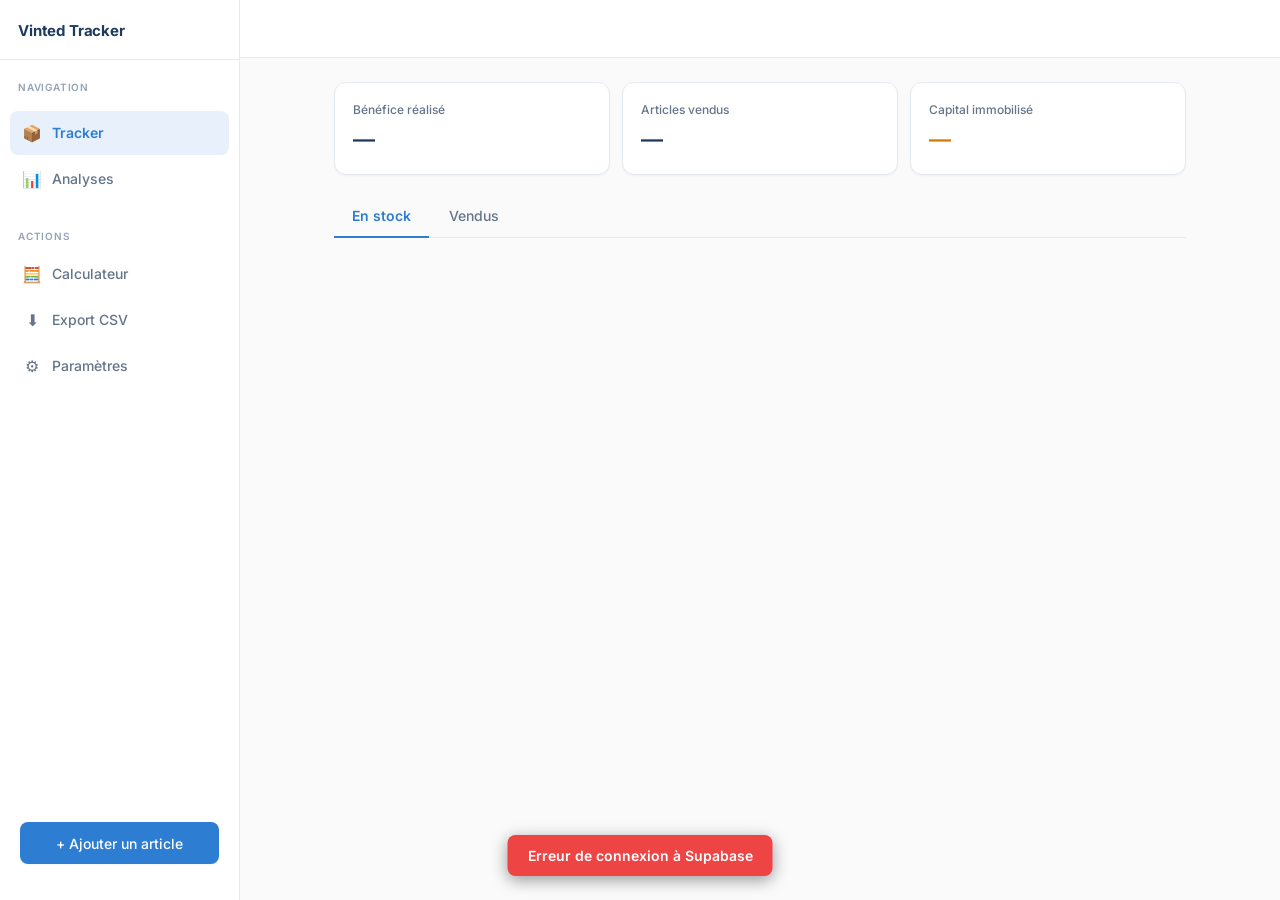
==== commit 4c58ee57: "Sans frais Vinted, onglets stock/vendu, card ROI analytics, calculateur simplifie" ====
--- a/index.html
+++ b/index.html
@@ -54,13 +54,11 @@
     </div>
   </aside>
 
-  <!-- Overlay mobile -->
   <div class="sidebar-overlay" id="sidebar-overlay"></div>
 
   <!-- ── Contenu principal ── -->
   <div class="main">
 
-    <!-- Topbar mobile -->
     <header class="topbar">
       <button class="hamburger" id="hamburger">☰</button>
       <span class="page-title">Tracker</span>
@@ -71,7 +69,7 @@
       <!-- Stats -->
       <section class="dashboard">
         <div class="stat-card">
-          <span class="stat-label">Bénéfice total</span>
+          <span class="stat-label">Bénéfice réalisé</span>
           <span class="stat-value" id="stat-benefice">—</span>
         </div>
         <div class="stat-card">
@@ -84,20 +82,26 @@
         </div>
       </section>
 
-      <!-- Filtres -->
-      <div class="filters">
-        <button class="filter-btn active" data-filter="tous">Tous</button>
-        <button class="filter-btn" data-filter="en stock">En stock</button>
-        <button class="filter-btn" data-filter="vendu">Vendus</button>
-      </div>
-
-      <!-- Liste -->
+      <!-- Onglets contenu -->
+      <div class="content-tabs">
+        <button class="content-tab active" data-tab="stock">En stock</button>
+        <button class="content-tab" data-tab="vendu">Vendus</button>
+      </div>
+
+      <!-- Liste en stock -->
       <main class="article-list" id="article-list">
         <div class="empty-state" id="empty-state" style="display:none">
-          <p>Aucun article pour l'instant.</p>
+          <p>Aucun article en stock.</p>
           <p>Clique sur <strong>+ Ajouter</strong> pour commencer.</p>
         </div>
       </main>
+
+      <!-- Grille vendus -->
+      <div class="vendu-grid" id="vendu-list" style="display:none">
+        <div class="empty-state" id="empty-vendu" style="display:none">
+          <p>Aucun article vendu pour l'instant.</p>
+        </div>
+      </div>
 
     </div>
   </div>
@@ -150,11 +154,6 @@
         </div>
       </div>
 
-      <div class="form-group">
-        <label for="frais_vinted">Frais Vinted (€) <span class="label-hint">auto si vide</span></label>
-        <input type="number" id="frais_vinted" step="0.01" min="0" placeholder="5 % + 0,70 €" />
-      </div>
-
       <div class="form-row">
         <div class="form-group">
           <label for="date_achat">Date d'achat</label>
@@ -175,7 +174,6 @@
       </div>
 
       <div class="preview-box" id="preview-box" style="display:none">
-        <div class="preview-row"><span>Frais estimés</span><span id="prev-frais">—</span></div>
         <div class="preview-row"><span>Bénéfice net</span><span id="prev-benefice">—</span></div>
         <div class="preview-row"><span>Marge</span><span id="prev-marge">—</span></div>
       </div>
@@ -201,14 +199,13 @@
     </div>
     <div class="form-group">
       <label for="calc-marge">Marge souhaitée (%)</label>
-      <input type="number" id="calc-marge" step="1" min="0" placeholder="30" />
+      <input type="number" id="calc-marge" step="1" min="0" max="99" placeholder="30" />
     </div>
     <div class="preview-box" id="calc-result" style="display:none">
       <div class="preview-row">
         <span>Prix de vente conseillé</span>
-        <span id="calc-vente" class="green" style="font-size:17px;font-weight:700">—</span>
-      </div>
-      <div class="preview-row"><span>Frais Vinted estimés</span><span id="calc-frais">—</span></div>
+        <span id="calc-vente" class="green" style="font-size:18px;font-weight:700">—</span>
+      </div>
       <div class="preview-row"><span>Bénéfice net</span><span id="calc-benefice">—</span></div>
     </div>
   </div>
@@ -246,7 +243,6 @@
 </div>
 
 <script>
-  // Sidebar toggle (mobile)
   const sidebar  = document.getElementById('sidebar');
   const overlay  = document.getElementById('sidebar-overlay');
   const hamburger = document.getElementById('hamburger');
@@ -256,7 +252,6 @@
   hamburger.addEventListener('click', openSidebar);
   sidebarClose.addEventListener('click', closeSidebar);
   overlay.addEventListener('click', closeSidebar);
-  // Ferme la sidebar quand on clique sur un lien ou une action
   sidebar.querySelectorAll('.sidebar-link, .sidebar-action').forEach(el =>
     el.addEventListener('click', () => { if (window.innerWidth < 768) closeSidebar(); })
   );
--- a/static/css/style.css
+++ b/static/css/style.css
@@ -545,6 +545,160 @@
 .data-table tr:last-child td { border-bottom: none; }
 .nom-cell { max-width: 160px; overflow: hidden; text-overflow: ellipsis; white-space: nowrap; font-weight: 500; }
 
+/* ── Onglets contenu (En stock / Vendus) ─────────────────── */
+.content-tabs {
+  display: flex;
+  gap: 2px;
+  margin-top: 20px;
+  border-bottom: 1px solid var(--border);
+  padding-bottom: 0;
+}
+.content-tab {
+  background: none;
+  border: none;
+  border-bottom: 2px solid transparent;
+  padding: 10px 18px;
+  font-family: inherit;
+  font-size: 14px;
+  font-weight: 500;
+  color: var(--text-muted);
+  cursor: pointer;
+  transition: all .15s;
+  margin-bottom: -1px;
+}
+.content-tab:hover { color: var(--text); }
+.content-tab.active {
+  color: var(--accent);
+  border-bottom-color: var(--accent);
+  font-weight: 600;
+}
+
+/* ── Grille articles vendus (compact, 2 colonnes) ────────── */
+.vendu-grid {
+  display: grid;
+  grid-template-columns: 1fr 1fr;
+  gap: 12px;
+  margin-top: 16px;
+}
+@media (max-width: 400px) { .vendu-grid { grid-template-columns: 1fr; } }
+
+.sold-card {
+  background: var(--surface);
+  border: 1px solid var(--border);
+  border-radius: var(--radius);
+  box-shadow: var(--shadow-xs);
+  overflow: hidden;
+  display: flex;
+  flex-direction: column;
+  transition: box-shadow .15s;
+}
+.sold-card:hover { box-shadow: var(--shadow-md); }
+
+.sold-card-photo {
+  width: 100%;
+  height: 120px;
+  object-fit: cover;
+  background: var(--surface-alt);
+  display: block;
+}
+.sold-card-nophoto {
+  background: var(--surface-alt);
+  display: flex;
+  align-items: center;
+  justify-content: center;
+}
+.sold-card-nophoto::after {
+  content: '📷';
+  font-size: 28px;
+  opacity: .35;
+}
+
+.sold-card-body {
+  padding: 10px 12px;
+  display: flex;
+  flex-direction: column;
+  gap: 6px;
+  flex: 1;
+}
+.sold-card-name {
+  font-size: 13px;
+  font-weight: 600;
+  color: var(--text);
+  overflow: hidden;
+  text-overflow: ellipsis;
+  white-space: nowrap;
+}
+.sold-card-row {
+  display: flex;
+  align-items: center;
+  justify-content: space-between;
+  gap: 6px;
+}
+.sold-card-profit {
+  font-size: 14px;
+  font-weight: 700;
+}
+.sold-card-profit.green { color: var(--green); }
+.sold-card-profit.red   { color: var(--red); }
+.sold-card-date {
+  font-size: 11px;
+  color: var(--text-soft);
+  white-space: nowrap;
+}
+.sold-card-actions {
+  display: flex;
+  gap: 4px;
+}
+
+/* ── ROI card (analytics) ────────────────────────────────── */
+.roi-card {
+  display: flex;
+  align-items: stretch;
+  background: var(--surface);
+  border: 1px solid var(--border);
+  border-radius: var(--radius);
+  box-shadow: var(--shadow-sm);
+  margin-top: 16px;
+  overflow: hidden;
+}
+@media (max-width: 640px) {
+  .roi-card { flex-direction: column; }
+  .roi-divider { width: 100%; height: 1px; background: var(--border); }
+}
+.roi-item {
+  flex: 1;
+  display: flex;
+  flex-direction: column;
+  align-items: center;
+  justify-content: center;
+  gap: 6px;
+  padding: 22px 16px;
+  text-align: center;
+}
+.roi-item--highlight {
+  background: var(--accent-soft);
+}
+.roi-divider {
+  width: 1px;
+  background: var(--border);
+  align-self: stretch;
+}
+.roi-label {
+  font-size: 12px;
+  font-weight: 500;
+  color: var(--text-muted);
+  text-transform: uppercase;
+  letter-spacing: 0.04em;
+}
+.roi-value {
+  font-size: 24px;
+  font-weight: 700;
+  color: var(--text);
+  letter-spacing: -0.02em;
+}
+.roi-value.green { color: var(--green); }
+.roi-value.red   { color: var(--red); }
+
 /* ── Utils ───────────────────────────────────────────────── */
 .green { color: var(--green) !important; }
 .red   { color: var(--red)   !important; }
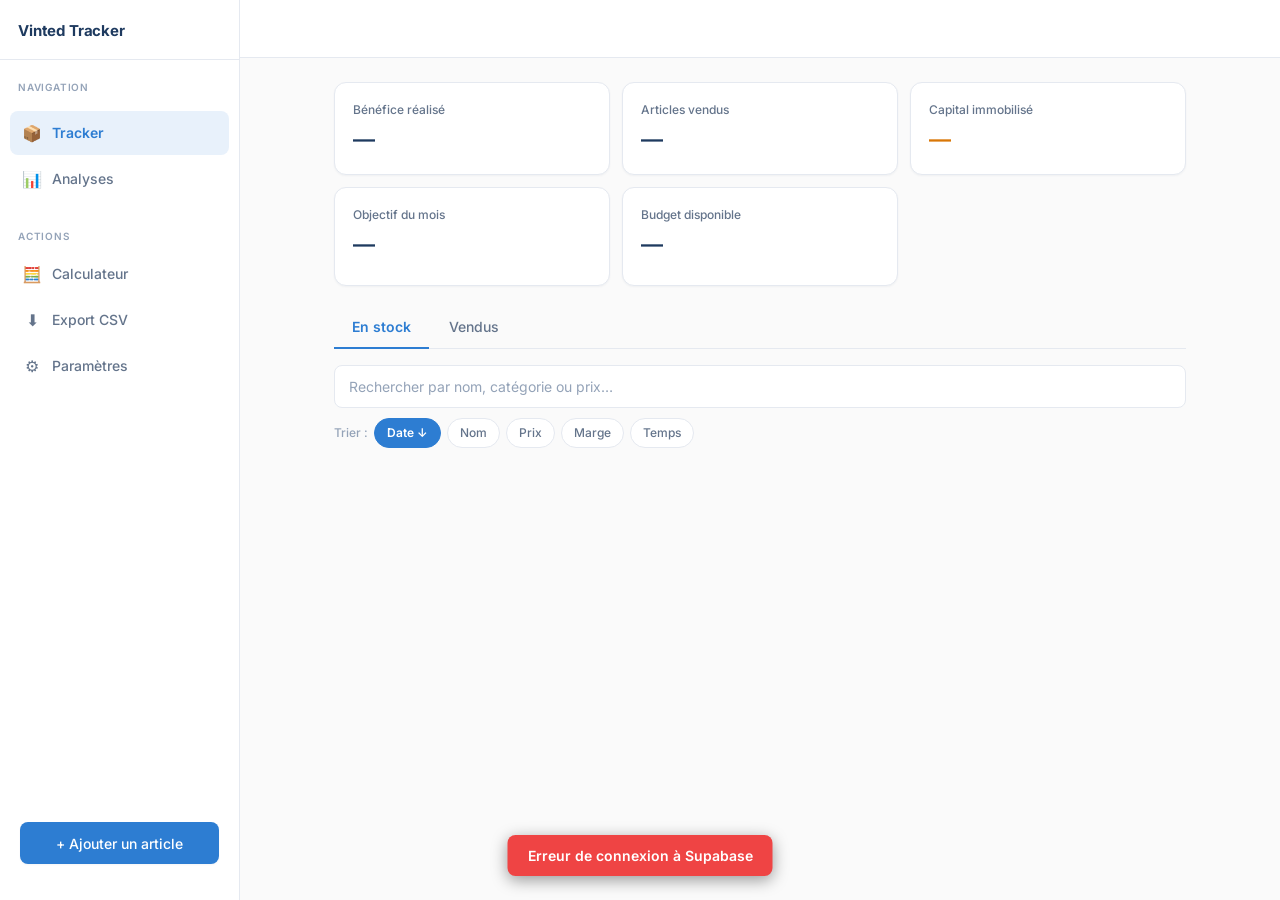
==== commit 0451bdf9: "feat: search, sort, share, monthly goal & budget tracking - Add real-time search on name/category/pr" ====
--- a/index.html
+++ b/index.html
@@ -25,7 +25,6 @@
       <span class="sidebar-logo">Vinted Tracker</span>
       <button class="sidebar-close" id="sidebar-close">✕</button>
     </div>
-
     <span class="sidebar-section">Navigation</span>
     <nav class="sidebar-nav">
       <a href="./index.html" class="sidebar-link active">
@@ -35,7 +34,6 @@
         <span class="sidebar-link-icon">📊</span> Analyses
       </a>
     </nav>
-
     <span class="sidebar-section">Actions</span>
     <div class="sidebar-actions">
       <button class="sidebar-action" id="btn-calc">
@@ -48,17 +46,14 @@
         <span class="sidebar-link-icon">⚙</span> Paramètres
       </button>
     </div>
-
     <div class="sidebar-add">
       <button class="btn-primary" id="btn-add">+ Ajouter un article</button>
     </div>
   </aside>
-
   <div class="sidebar-overlay" id="sidebar-overlay"></div>
 
-  <!-- ── Contenu principal ── -->
+  <!-- ── Main ── -->
   <div class="main">
-
     <header class="topbar">
       <button class="hamburger" id="hamburger">☰</button>
       <span class="page-title">Tracker</span>
@@ -66,7 +61,7 @@
 
     <div class="page-content">
 
-      <!-- Stats -->
+      <!-- Dashboard : 5 stat cards -->
       <section class="dashboard">
         <div class="stat-card">
           <span class="stat-label">Bénéfice réalisé</span>
@@ -80,6 +75,20 @@
           <span class="stat-label">Capital immobilisé</span>
           <span class="stat-value orange" id="stat-capital">—</span>
         </div>
+        <!-- Objectif mensuel -->
+        <div class="stat-card stat-card--clickable" title="Cliquer pour définir l'objectif">
+          <span class="stat-label">Objectif du mois</span>
+          <span class="stat-value" id="stat-objective-val">—</span>
+          <div class="progress-wrap" id="objective-bar-wrap" style="display:none">
+            <div class="progress-fill" id="objective-bar"></div>
+          </div>
+        </div>
+        <!-- Budget disponible -->
+        <div class="stat-card stat-card--clickable" title="Cliquer pour définir votre budget de départ">
+          <span class="stat-label">Budget disponible</span>
+          <span class="stat-value" id="stat-budget-val">—</span>
+          <span class="stat-variation" id="stat-budget-variation"></span>
+        </div>
       </section>
 
       <!-- Onglets contenu -->
@@ -88,15 +97,32 @@
         <button class="content-tab" data-tab="vendu">Vendus</button>
       </div>
 
-      <!-- Liste en stock -->
-      <main class="article-list" id="article-list">
-        <div class="empty-state" id="empty-state" style="display:none">
-          <p>Aucun article en stock.</p>
-          <p>Clique sur <strong>+ Ajouter</strong> pour commencer.</p>
-        </div>
-      </main>
-
-      <!-- Grille vendus -->
+      <!-- Section En stock -->
+      <div id="stock-section">
+        <!-- Barre recherche + tri -->
+        <div class="search-bar">
+          <input type="search" id="search-input"
+            placeholder="Rechercher par nom, catégorie ou prix…" />
+        </div>
+        <div class="sort-bar">
+          <span class="sort-label">Trier :</span>
+          <button class="sort-btn active" data-field="created_at" data-label="Date">Date ↓</button>
+          <button class="sort-btn" data-field="nom"          data-label="Nom">Nom</button>
+          <button class="sort-btn" data-field="prix_achat"   data-label="Prix">Prix</button>
+          <button class="sort-btn" data-field="marge"        data-label="Marge">Marge</button>
+          <button class="sort-btn" data-field="days_in_stock" data-label="Temps">Temps</button>
+        </div>
+        <div class="result-count" id="result-count"></div>
+
+        <main class="article-list" id="article-list">
+          <div class="empty-state" id="empty-state" style="display:none">
+            <p>Aucun article en stock.</p>
+            <p>Clique sur <strong>+ Ajouter</strong> pour commencer.</p>
+          </div>
+        </main>
+      </div>
+
+      <!-- Section Vendus -->
       <div class="vendu-grid" id="vendu-list" style="display:none">
         <div class="empty-state" id="empty-vendu" style="display:none">
           <p>Aucun article vendu pour l'instant.</p>
@@ -117,7 +143,6 @@
     <form id="article-form" autocomplete="off">
       <input type="hidden" id="article-id" />
       <input type="hidden" id="article-photo-url" />
-
       <div class="form-group">
         <label>Photo</label>
         <div class="photo-upload" id="photo-upload-area">
@@ -126,12 +151,10 @@
           <input type="file" id="photo-input" accept="image/*" style="display:none" />
         </div>
       </div>
-
       <div class="form-group">
         <label for="nom">Nom de l'article *</label>
         <input type="text" id="nom" placeholder="Ex : Nike Air Max 90" required />
       </div>
-
       <div class="form-group">
         <label for="categorie">Catégorie</label>
         <select id="categorie">
@@ -142,7 +165,6 @@
           <option value="Autre" selected>Autre</option>
         </select>
       </div>
-
       <div class="form-row">
         <div class="form-group">
           <label for="prix_achat">Prix d'achat (€) *</label>
@@ -153,7 +175,6 @@
           <input type="number" id="prix_vente" step="0.01" min="0" placeholder="0.00" required />
         </div>
       </div>
-
       <div class="form-row">
         <div class="form-group">
           <label for="date_achat">Date d'achat</label>
@@ -164,7 +185,6 @@
           <input type="date" id="date_vente" />
         </div>
       </div>
-
       <div class="form-group">
         <label for="statut">Statut</label>
         <select id="statut">
@@ -172,12 +192,10 @@
           <option value="vendu">Vendu</option>
         </select>
       </div>
-
       <div class="preview-box" id="preview-box" style="display:none">
         <div class="preview-row"><span>Bénéfice net</span><span id="prev-benefice">—</span></div>
         <div class="preview-row"><span>Marge</span><span id="prev-marge">—</span></div>
       </div>
-
       <div class="form-actions">
         <button type="button" class="btn-secondary" id="form-cancel">Annuler</button>
         <button type="submit" class="btn-primary">Enregistrer</button>
@@ -222,7 +240,14 @@
       <label for="setting-threshold">Alerte stock (jours)</label>
       <input type="number" id="setting-threshold" min="1" max="365" value="30" />
       <span class="label-hint" style="margin-top:6px;display:block">
-        Badge d'alerte si un article reste en stock plus de X jours.
+        Badge d'alerte si un article est en stock depuis plus de X jours.
+      </span>
+    </div>
+    <div class="form-group">
+      <label for="setting-email">Email de contact (pour le partage)</label>
+      <input type="email" id="setting-email" placeholder="votre@email.com" />
+      <span class="label-hint" style="margin-top:6px;display:block">
+        Affiché sur la page publique quand tu partages un article.
       </span>
     </div>
     <div class="form-actions" style="margin-top:8px">
--- a/static/css/style.css
+++ b/static/css/style.css
@@ -699,6 +699,112 @@
 .roi-value.green { color: var(--green); }
 .roi-value.red   { color: var(--red); }
 
+/* ── Search bar ──────────────────────────────────────────── */
+.search-bar {
+  margin-top: 16px;
+}
+.search-bar input[type="search"] {
+  width: 100%;
+  background: var(--surface);
+  border: 1px solid var(--border);
+  border-radius: var(--radius-sm);
+  padding: 10px 14px;
+  font-size: 14px;
+  color: var(--text);
+  transition: all .15s;
+  -webkit-appearance: none;
+  appearance: none;
+}
+.search-bar input[type="search"]:focus {
+  outline: none;
+  border-color: var(--accent);
+  box-shadow: 0 0 0 3px var(--accent-soft);
+}
+.search-bar input[type="search"]::placeholder { color: var(--text-soft); }
+
+/* ── Sort bar ────────────────────────────────────────────── */
+.sort-bar {
+  display: flex;
+  align-items: center;
+  gap: 6px;
+  flex-wrap: wrap;
+  margin-top: 10px;
+}
+.sort-label {
+  font-size: 12px;
+  font-weight: 500;
+  color: var(--text-soft);
+  white-space: nowrap;
+}
+.sort-btn {
+  background: var(--surface);
+  border: 1px solid var(--border);
+  color: var(--text-muted);
+  padding: 5px 12px;
+  font-family: inherit;
+  font-size: 12px;
+  font-weight: 500;
+  border-radius: var(--radius-pill);
+  cursor: pointer;
+  transition: all .15s;
+  white-space: nowrap;
+}
+.sort-btn:hover { color: var(--accent); border-color: var(--accent); }
+.sort-btn.active {
+  background: var(--accent);
+  border-color: var(--accent);
+  color: #fff;
+  font-weight: 600;
+}
+
+/* ── Result count ────────────────────────────────────────── */
+.result-count {
+  font-size: 12px;
+  color: var(--text-soft);
+  margin-top: 8px;
+  min-height: 18px;
+}
+
+/* ── Clickable stat cards ─────────────────────────────────── */
+.stat-card--clickable {
+  cursor: pointer;
+  transition: box-shadow .15s, transform .15s;
+}
+.stat-card--clickable:hover {
+  box-shadow: var(--shadow-md);
+  transform: translateY(-1px);
+  border-color: var(--accent);
+}
+
+/* ── Progress bar (objectif mensuel) ─────────────────────── */
+.progress-wrap {
+  width: 100%;
+  height: 6px;
+  background: var(--border);
+  border-radius: var(--radius-pill);
+  overflow: hidden;
+  margin-top: 4px;
+}
+.progress-fill {
+  height: 100%;
+  border-radius: var(--radius-pill);
+  transition: width .4s ease;
+}
+.progress-fill.blue   { background: var(--accent); }
+.progress-fill.orange { background: var(--orange); }
+.progress-fill.green  { background: var(--green); }
+
+/* ── Budget variation (sous la valeur) ───────────────────── */
+.stat-variation {
+  font-size: 11px;
+  font-weight: 500;
+  margin-top: 2px;
+  line-height: 1.2;
+}
+.stat-variation.positive { color: var(--green); }
+.stat-variation.negative { color: var(--red); }
+.stat-variation.neutral  { color: var(--text-soft); }
+
 /* ── Utils ───────────────────────────────────────────────── */
 .green { color: var(--green) !important; }
 .red   { color: var(--red)   !important; }
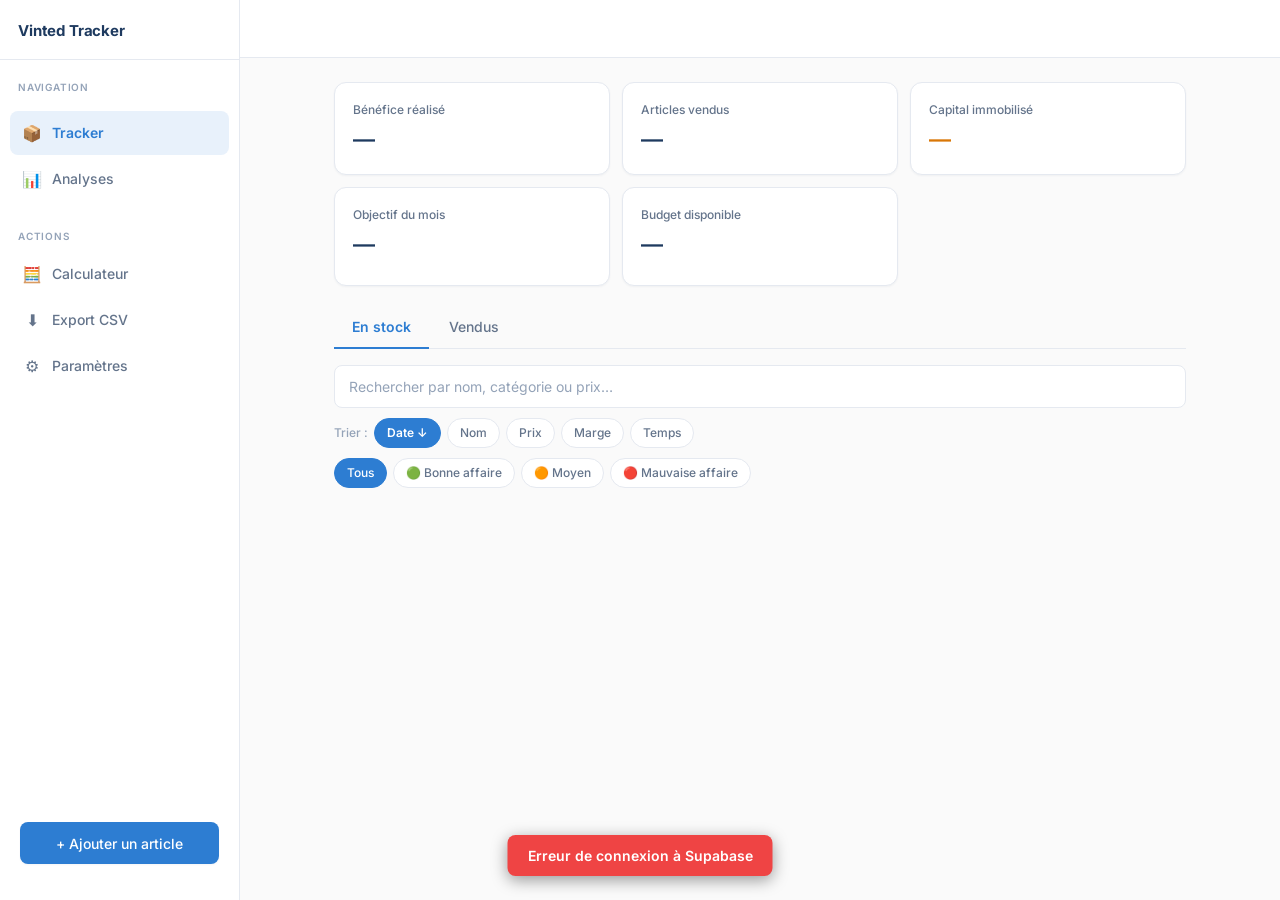
==== commit a7954507: "feat: margin color coding, quick filter and configurable thresholds - Color-code each article card b" ====
--- a/index.html
+++ b/index.html
@@ -112,6 +112,12 @@
           <button class="sort-btn" data-field="marge"        data-label="Marge">Marge</button>
           <button class="sort-btn" data-field="days_in_stock" data-label="Temps">Temps</button>
         </div>
+        <div class="margin-filter-bar" id="margin-filter-bar">
+          <button class="mf-btn active" data-mf="all">Tous</button>
+          <button class="mf-btn" data-mf="good">🟢 Bonne affaire</button>
+          <button class="mf-btn" data-mf="medium">🟠 Moyen</button>
+          <button class="mf-btn" data-mf="bad">🔴 Mauvaise affaire</button>
+        </div>
         <div class="result-count" id="result-count"></div>
 
         <main class="article-list" id="article-list">
@@ -248,6 +254,22 @@
       <input type="email" id="setting-email" placeholder="votre@email.com" />
       <span class="label-hint" style="margin-top:6px;display:block">
         Affiché sur la page publique quand tu partages un article.
+      </span>
+    </div>
+    <div class="form-group">
+      <label>Seuils de marge colorés</label>
+      <div class="form-row">
+        <div class="form-group" style="margin-bottom:0">
+          <label for="setting-margin-low">🔴 Seuil bas (%)</label>
+          <input type="number" id="setting-margin-low" min="0" max="99" placeholder="20" />
+        </div>
+        <div class="form-group" style="margin-bottom:0">
+          <label for="setting-margin-high">🟢 Seuil haut (%)</label>
+          <input type="number" id="setting-margin-high" min="0" max="99" placeholder="40" />
+        </div>
+      </div>
+      <span class="label-hint" style="margin-top:6px;display:block">
+        🔴 &lt; bas% · 🟠 entre les deux · 🟢 &gt; haut%
       </span>
     </div>
     <div class="form-actions" style="margin-top:8px">
--- a/static/css/style.css
+++ b/static/css/style.css
@@ -805,6 +805,38 @@
 .stat-variation.negative { color: var(--red); }
 .stat-variation.neutral  { color: var(--text-soft); }
 
+/* ── Marge : code couleur ────────────────────────────────── */
+.marge-badge {
+  display: inline-flex; align-items: center;
+  font-size: 11.5px; font-weight: 700; padding: 3px 9px;
+  border-radius: var(--radius-pill); color: #fff;
+  white-space: nowrap; letter-spacing: 0.01em;
+}
+.marge-bad    { background: var(--red); }
+.marge-medium { background: var(--orange); }
+.marge-good   { background: var(--green); }
+
+/* Bordure gauche colorée sur la card */
+.article-card.marge-bad    { border-left: 3px solid var(--red); }
+.article-card.marge-medium { border-left: 3px solid var(--orange); }
+.article-card.marge-good   { border-left: 3px solid var(--green); }
+
+/* ── Filtre rapide par marge ──────────────────────────────── */
+.margin-filter-bar {
+  display: flex; align-items: center; gap: 6px; flex-wrap: wrap; margin-top: 10px;
+}
+.mf-btn {
+  background: var(--surface); border: 1px solid var(--border);
+  color: var(--text-muted); padding: 5px 12px;
+  font-family: inherit; font-size: 12px; font-weight: 500;
+  border-radius: var(--radius-pill); cursor: pointer; transition: all .15s; white-space: nowrap;
+}
+.mf-btn:hover { border-color: var(--accent); color: var(--accent); }
+.mf-btn.active                     { background: var(--accent); border-color: var(--accent);  color: #fff; }
+.mf-btn[data-mf="bad"].active    { background: var(--red);    border-color: var(--red); }
+.mf-btn[data-mf="medium"].active { background: var(--orange); border-color: var(--orange); }
+.mf-btn[data-mf="good"].active   { background: var(--green);  border-color: var(--green); }
+
 /* ── Utils ───────────────────────────────────────────────── */
 .green { color: var(--green) !important; }
 .red   { color: var(--red)   !important; }
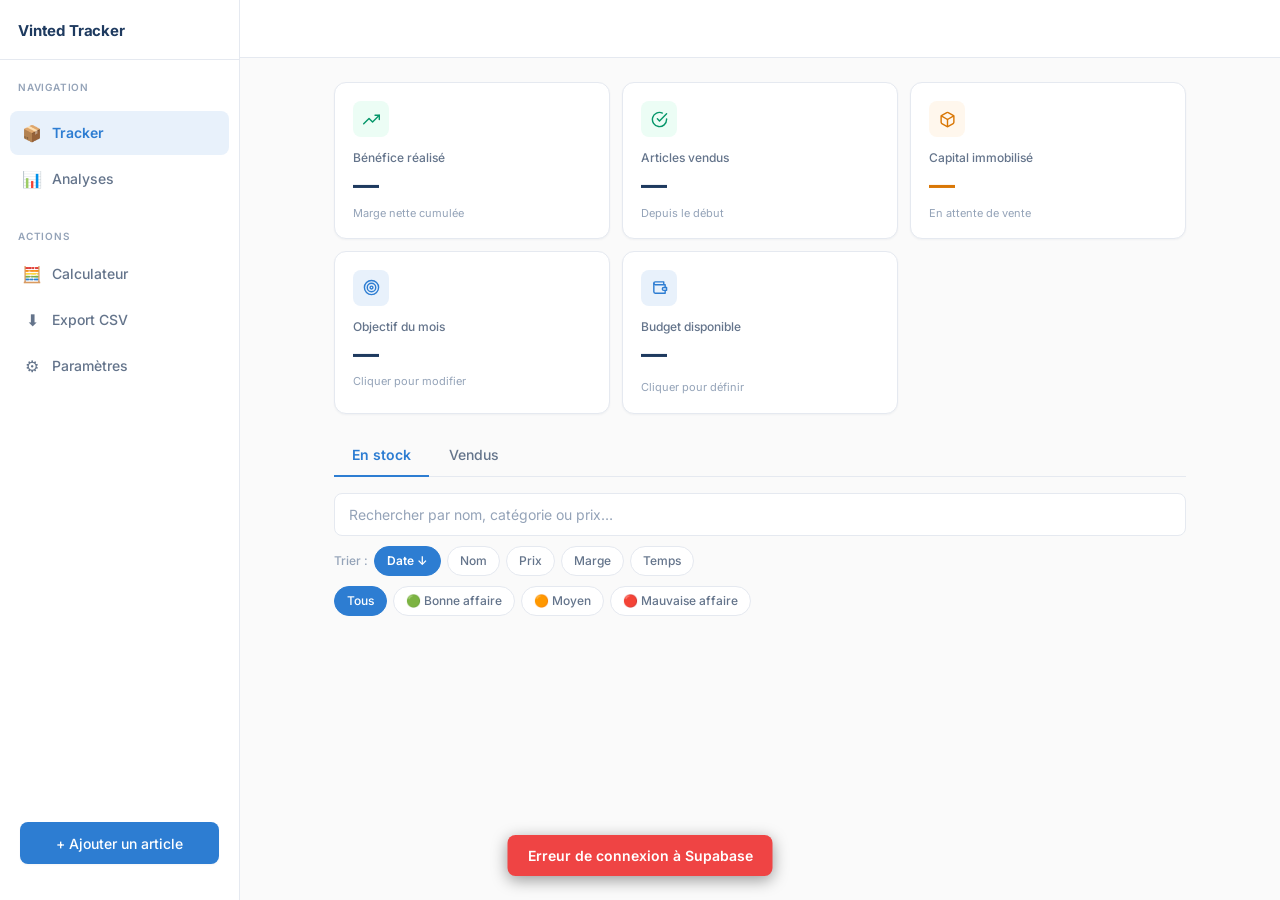
==== commit 312761e5: "feat: full design audit — animations, SVG icons, floating labels, mobile nav Visual & UX overhaul ac" ====
--- a/index.html
+++ b/index.html
@@ -64,30 +64,50 @@
       <!-- Dashboard : 5 stat cards -->
       <section class="dashboard">
         <div class="stat-card">
+          <div class="stat-icon si-green">
+            <svg viewBox="0 0 24 24" fill="none" stroke="currentColor" stroke-width="2" stroke-linecap="round" stroke-linejoin="round"><polyline points="23 6 13.5 15.5 8.5 10.5 1 18"/><polyline points="17 6 23 6 23 12"/></svg>
+          </div>
           <span class="stat-label">Bénéfice réalisé</span>
           <span class="stat-value" id="stat-benefice">—</span>
+          <span class="stat-sub">Marge nette cumulée</span>
         </div>
         <div class="stat-card">
+          <div class="stat-icon si-green">
+            <svg viewBox="0 0 24 24" fill="none" stroke="currentColor" stroke-width="2" stroke-linecap="round" stroke-linejoin="round"><path d="M22 11.08V12a10 10 0 1 1-5.93-9.14"/><polyline points="22 4 12 14.01 9 11.01"/></svg>
+          </div>
           <span class="stat-label">Articles vendus</span>
           <span class="stat-value" id="stat-vendus">—</span>
+          <span class="stat-sub">Depuis le début</span>
         </div>
         <div class="stat-card">
+          <div class="stat-icon si-orange">
+            <svg viewBox="0 0 24 24" fill="none" stroke="currentColor" stroke-width="2" stroke-linecap="round" stroke-linejoin="round"><path d="M21 16V8a2 2 0 0 0-1-1.73l-7-4a2 2 0 0 0-2 0l-7 4A2 2 0 0 0 3 8v8a2 2 0 0 0 1 1.73l7 4a2 2 0 0 0 2 0l7-4A2 2 0 0 0 21 16z"/><polyline points="3.27 6.96 12 12.01 20.73 6.96"/><line x1="12" y1="22.08" x2="12" y2="12"/></svg>
+          </div>
           <span class="stat-label">Capital immobilisé</span>
           <span class="stat-value orange" id="stat-capital">—</span>
+          <span class="stat-sub">En attente de vente</span>
         </div>
         <!-- Objectif mensuel -->
         <div class="stat-card stat-card--clickable" title="Cliquer pour définir l'objectif">
+          <div class="stat-icon">
+            <svg viewBox="0 0 24 24" fill="none" stroke="currentColor" stroke-width="2" stroke-linecap="round" stroke-linejoin="round"><circle cx="12" cy="12" r="10"/><circle cx="12" cy="12" r="6"/><circle cx="12" cy="12" r="2"/></svg>
+          </div>
           <span class="stat-label">Objectif du mois</span>
           <span class="stat-value" id="stat-objective-val">—</span>
           <div class="progress-wrap" id="objective-bar-wrap" style="display:none">
             <div class="progress-fill" id="objective-bar"></div>
           </div>
+          <span class="stat-sub">Cliquer pour modifier</span>
         </div>
         <!-- Budget disponible -->
         <div class="stat-card stat-card--clickable" title="Cliquer pour définir votre budget de départ">
+          <div class="stat-icon">
+            <svg viewBox="0 0 24 24" fill="none" stroke="currentColor" stroke-width="2" stroke-linecap="round" stroke-linejoin="round"><path d="M20 12V8H6a2 2 0 0 1-2-2c0-1.1.9-2 2-2h12v4"/><path d="M4 6v12c0 1.1.9 2 2 2h14v-4"/><path d="M18 12a2 2 0 0 0-2 2c0 1.1.9 2 2 2h4v-4h-4z"/></svg>
+          </div>
           <span class="stat-label">Budget disponible</span>
           <span class="stat-value" id="stat-budget-val">—</span>
           <span class="stat-variation" id="stat-budget-variation"></span>
+          <span class="stat-sub">Cliquer pour définir</span>
         </div>
       </section>
 
@@ -157,9 +177,9 @@
           <input type="file" id="photo-input" accept="image/*" style="display:none" />
         </div>
       </div>
-      <div class="form-group">
-        <label for="nom">Nom de l'article *</label>
-        <input type="text" id="nom" placeholder="Ex : Nike Air Max 90" required />
+      <div class="form-field">
+        <input type="text" id="nom" placeholder=" " required />
+        <label for="nom">Nom de l'article <span class="req-star">*</span></label>
       </div>
       <div class="form-group">
         <label for="categorie">Catégorie</label>
@@ -172,13 +192,13 @@
         </select>
       </div>
       <div class="form-row">
-        <div class="form-group">
-          <label for="prix_achat">Prix d'achat (€) *</label>
-          <input type="number" id="prix_achat" step="0.01" min="0" placeholder="0.00" required />
-        </div>
-        <div class="form-group">
-          <label for="prix_vente">Prix de vente (€) *</label>
-          <input type="number" id="prix_vente" step="0.01" min="0" placeholder="0.00" required />
+        <div class="form-field">
+          <input type="number" id="prix_achat" step="0.01" min="0" placeholder=" " required />
+          <label for="prix_achat">Prix d'achat (€) <span class="req-star">*</span></label>
+        </div>
+        <div class="form-field">
+          <input type="number" id="prix_vente" step="0.01" min="0" placeholder=" " required />
+          <label for="prix_vente">Prix de vente (€) <span class="req-star">*</span></label>
         </div>
       </div>
       <div class="form-row">
@@ -288,6 +308,26 @@
     </div>
   </div>
 </div>
+
+<!-- ── Mobile bottom navigation ── -->
+<nav class="mobile-bottom-bar">
+  <a href="./index.html" class="mbb-item active">
+    <svg viewBox="0 0 24 24" fill="none" stroke="currentColor" stroke-width="2" stroke-linecap="round" stroke-linejoin="round"><path d="M3 9l9-7 9 7v11a2 2 0 0 1-2 2H5a2 2 0 0 1-2-2z"/><polyline points="9 22 9 12 15 12 15 22"/></svg>
+    <span>Tracker</span>
+  </a>
+  <a href="./analytics.html" class="mbb-item">
+    <svg viewBox="0 0 24 24" fill="none" stroke="currentColor" stroke-width="2" stroke-linecap="round" stroke-linejoin="round"><line x1="18" y1="20" x2="18" y2="10"/><line x1="12" y1="20" x2="12" y2="4"/><line x1="6" y1="20" x2="6" y2="14"/></svg>
+    <span>Analyses</span>
+  </a>
+  <button class="mbb-item mbb-add-btn" id="mbb-add">
+    <svg viewBox="0 0 24 24" fill="none" stroke="currentColor" stroke-width="2" stroke-linecap="round" stroke-linejoin="round"><circle cx="12" cy="12" r="10"/><line x1="12" y1="8" x2="12" y2="16"/><line x1="8" y1="12" x2="16" y2="12"/></svg>
+    <span>Ajouter</span>
+  </button>
+  <button class="mbb-item" id="mbb-settings">
+    <svg viewBox="0 0 24 24" fill="none" stroke="currentColor" stroke-width="2" stroke-linecap="round" stroke-linejoin="round"><circle cx="12" cy="12" r="3"/><path d="M19.4 15a1.65 1.65 0 0 0 .33 1.82l.06.06a2 2 0 0 1-2.83 2.83l-.06-.06a1.65 1.65 0 0 0-1.82-.33 1.65 1.65 0 0 0-1 1.51V21a2 2 0 0 1-4 0v-.09A1.65 1.65 0 0 0 9 19.4a1.65 1.65 0 0 0-1.82.33l-.06.06a2 2 0 0 1-2.83-2.83l.06-.06A1.65 1.65 0 0 0 4.68 15a1.65 1.65 0 0 0-1.51-1H3a2 2 0 0 1 0-4h.09A1.65 1.65 0 0 0 4.6 9a1.65 1.65 0 0 0-.33-1.82l-.06-.06a2 2 0 0 1 2.83-2.83l.06.06A1.65 1.65 0 0 0 9 4.68a1.65 1.65 0 0 0 1-1.51V3a2 2 0 0 1 4 0v.09a1.65 1.65 0 0 0 1 1.51 1.65 1.65 0 0 0 1.82-.33l.06-.06a2 2 0 0 1 2.83 2.83l-.06.06A1.65 1.65 0 0 0 19.4 9a1.65 1.65 0 0 0 1.51 1H21a2 2 0 0 1 0 4h-.09a1.65 1.65 0 0 0-1.51 1z"/></svg>
+    <span>Réglages</span>
+  </button>
+</nav>
 
 <script>
   const sidebar  = document.getElementById('sidebar');
--- a/static/css/style.css
+++ b/static/css/style.css
@@ -137,7 +137,7 @@
   font-weight: 500;
   color: var(--text-muted);
   text-decoration: none;
-  transition: all .15s;
+  transition: all .2s ease;
 }
 .sidebar-link:hover { background: var(--surface-alt); color: var(--text); }
 .sidebar-link.active {
@@ -167,7 +167,7 @@
   cursor: pointer;
   width: 100%;
   text-align: left;
-  transition: all .15s;
+  transition: all .2s ease;
 }
 .sidebar-action:hover { background: var(--surface-alt); color: var(--text); }
 
@@ -293,11 +293,12 @@
 }
 .stat-label { font-size: 12px; font-weight: 500; color: var(--text-muted); }
 .stat-value {
-  font-size: 22px;
-  font-weight: 600;
+  font-size: 26px;
+  font-weight: 700;
   color: var(--text);
   letter-spacing: -0.02em;
   word-break: break-word;
+  line-height: 1.1;
 }
 .stat-value.green  { color: var(--green); }
 .stat-value.red    { color: var(--red); }
@@ -320,7 +321,7 @@
   font-weight: 500;
   border-radius: var(--radius-pill);
   cursor: pointer;
-  transition: all .15s;
+  transition: all .2s ease;
 }
 .filter-btn:hover { color: var(--accent); border-color: var(--accent); }
 .filter-btn.active { background: var(--accent); border-color: var(--accent); color: #fff; }
@@ -405,7 +406,7 @@
 .btn-icon {
   flex: 1; background: var(--surface); border: 1px solid var(--border);
   color: var(--text-muted); font-family: inherit; font-size: 12px; font-weight: 500;
-  padding: 7px 10px; border-radius: var(--radius-sm); cursor: pointer; transition: all .15s; min-width: 0;
+  padding: 7px 10px; border-radius: var(--radius-sm); cursor: pointer; transition: all .2s ease; min-width: 0;
 }
 .btn-icon:hover { background: var(--accent-soft); border-color: var(--accent); color: var(--accent); }
 .btn-icon.delete:hover { background: var(--red-soft); border-color: var(--red); color: var(--red); }
@@ -421,7 +422,7 @@
   display: inline-flex; align-items: center; justify-content: center; gap: 6px;
   height: 40px; padding: 0 18px;
   font-family: inherit; font-size: 13px; font-weight: 500;
-  border: none; border-radius: var(--radius-sm); cursor: pointer; white-space: nowrap; transition: all .15s;
+  border: none; border-radius: var(--radius-sm); cursor: pointer; white-space: nowrap; transition: all .2s ease;
 }
 .btn-primary { background: var(--accent); color: #fff; box-shadow: var(--shadow-xs); }
 .btn-primary:hover, .btn-primary:active { background: var(--accent-hover); }
@@ -435,7 +436,7 @@
   width: 40px; height: 40px; font-size: 15px;
   background: var(--surface); border: 1px solid var(--border);
   border-radius: var(--radius-sm); cursor: pointer; color: var(--text-muted);
-  transition: all .15s; flex-shrink: 0;
+  transition: all .2s ease; flex-shrink: 0;
 }
 .btn-icon-sm:hover { background: var(--accent-soft); color: var(--accent); border-color: var(--accent); }
 
@@ -468,7 +469,7 @@
 .photo-upload {
   border: 2px dashed var(--border); border-radius: var(--radius-sm);
   min-height: 110px; display: flex; align-items: center; justify-content: center;
-  cursor: pointer; transition: all .15s; overflow: hidden; background: var(--surface-alt);
+  cursor: pointer; transition: all .2s ease; overflow: hidden; background: var(--surface-alt);
 }
 .photo-upload:hover { border-color: var(--accent); background: var(--accent-soft); }
 #photo-placeholder { color: var(--text-muted); font-size: 13px; padding: 24px; text-align: center; }
@@ -483,7 +484,7 @@
   background: var(--surface); border: 1px solid var(--border); color: var(--text);
   border-radius: var(--radius-sm); padding: 10px 12px;
   font-size: 15px; /* 16px évite le zoom iOS */ width: 100%; max-width: 100%;
-  transition: all .15s; -webkit-appearance: none; appearance: none;
+  transition: all .2s ease; -webkit-appearance: none; appearance: none;
 }
 input:focus, select:focus { outline: none; border-color: var(--accent); box-shadow: 0 0 0 3px var(--accent-soft); }
 input::placeholder { color: var(--text-soft); font-size: 14px; }
@@ -563,7 +564,7 @@
   font-weight: 500;
   color: var(--text-muted);
   cursor: pointer;
-  transition: all .15s;
+  transition: all .2s ease;
   margin-bottom: -1px;
 }
 .content-tab:hover { color: var(--text); }
@@ -711,7 +712,7 @@
   padding: 10px 14px;
   font-size: 14px;
   color: var(--text);
-  transition: all .15s;
+  transition: all .2s ease;
   -webkit-appearance: none;
   appearance: none;
 }
@@ -746,7 +747,7 @@
   font-weight: 500;
   border-radius: var(--radius-pill);
   cursor: pointer;
-  transition: all .15s;
+  transition: all .2s ease;
   white-space: nowrap;
 }
 .sort-btn:hover { color: var(--accent); border-color: var(--accent); }
@@ -805,6 +806,149 @@
 .stat-variation.negative { color: var(--red); }
 .stat-variation.neutral  { color: var(--text-soft); }
 
+/* ── Animations globales ─────────────────────────────────── */
+@keyframes fadeSlideUp {
+  from { opacity: 0; transform: translateY(12px); }
+  to   { opacity: 1; transform: translateY(0); }
+}
+@keyframes spin {
+  to { transform: rotate(360deg); }
+}
+
+/* ── Stat cards : icône + animation au chargement ───────── */
+.stat-card { animation: fadeSlideUp 0.45s ease both; }
+.stat-card:nth-child(1) { animation-delay: 0.00s; }
+.stat-card:nth-child(2) { animation-delay: 0.07s; }
+.stat-card:nth-child(3) { animation-delay: 0.14s; }
+.stat-card:nth-child(4) { animation-delay: 0.21s; }
+.stat-card:nth-child(5) { animation-delay: 0.28s; }
+
+.stat-icon {
+  width: 36px; height: 36px;
+  border-radius: var(--radius-sm);
+  background: var(--accent-soft);
+  display: flex; align-items: center; justify-content: center;
+  margin-bottom: 8px; flex-shrink: 0; color: var(--accent);
+}
+.stat-icon svg { width: 17px; height: 17px; }
+.stat-icon.si-green  { background: var(--green-soft); color: var(--green); }
+.stat-icon.si-orange { background: #FFF7ED;            color: var(--orange); }
+
+.stat-sub {
+  font-size: 11px; color: var(--text-soft);
+  font-weight: 400; line-height: 1.3; margin-top: 2px;
+}
+
+/* ── Article cards : animation entrée ───────────────────── */
+.article-card { animation: fadeSlideUp 0.3s ease both; }
+
+/* ── Boutons action SVG (cards) ──────────────────────────── */
+.btn-action {
+  display: inline-flex; align-items: center; justify-content: center;
+  width: 34px; height: 34px;
+  background: var(--surface); border: 1px solid var(--border);
+  border-radius: var(--radius-sm); cursor: pointer;
+  color: var(--text-muted); transition: all .2s ease; flex-shrink: 0;
+}
+.btn-action svg { width: 15px; height: 15px; pointer-events: none; }
+.btn-action:hover         { background: var(--accent-soft); color: var(--accent); border-color: var(--accent); }
+.btn-action.delete:hover  { background: var(--red-soft);    color: var(--red);    border-color: var(--red); }
+
+/* ── Floating labels (formulaire article) ───────────────── */
+.form-field {
+  position: relative;
+  margin-bottom: 14px;
+}
+.form-field input {
+  padding-top: 20px;
+  padding-bottom: 6px;
+  height: 54px;
+}
+.form-field > label {
+  position: absolute;
+  top: 50%; left: 12px;
+  transform: translateY(-50%);
+  font-size: 14px; font-weight: 400; color: var(--text-soft);
+  pointer-events: none;
+  transition: top .18s ease, font-size .18s ease, color .18s ease, transform .18s ease;
+  line-height: 1; white-space: nowrap;
+}
+.form-field input:focus + label,
+.form-field input:not(:placeholder-shown) + label {
+  top: 12px; transform: none;
+  font-size: 10.5px; font-weight: 600;
+  color: var(--accent); letter-spacing: 0.03em;
+}
+.form-row .form-field { margin-bottom: 0; }
+.req-star { color: var(--red); }
+
+/* ── Validation en temps réel ────────────────────────────── */
+input.input-valid               { border-color: var(--green) !important; }
+input.input-valid:focus         { box-shadow: 0 0 0 3px rgba(5,150,105,.10) !important; }
+input.input-invalid             { border-color: var(--red) !important; }
+input.input-invalid:focus       { box-shadow: 0 0 0 3px rgba(220,38,38,.10) !important; }
+
+/* ── Submit bouton : spinner loading ─────────────────────── */
+.btn-primary.loading {
+  position: relative; color: transparent !important;
+  pointer-events: none; opacity: 0.85;
+}
+.btn-primary.loading::after {
+  content: ''; position: absolute;
+  top: 50%; left: 50%; width: 16px; height: 16px;
+  margin: -8px 0 0 -8px;
+  border: 2px solid rgba(255,255,255,.35); border-top-color: #fff;
+  border-radius: 50%; animation: spin 0.65s linear infinite;
+}
+
+/* ── Mobile bottom navigation bar ────────────────────────── */
+.mobile-bottom-bar {
+  display: none;
+  position: fixed; bottom: 0; left: 0; right: 0; height: 60px;
+  background: rgba(255,255,255,.97);
+  backdrop-filter: saturate(180%) blur(12px);
+  border-top: 1px solid var(--border); z-index: 200;
+  padding-bottom: env(safe-area-inset-bottom, 0);
+}
+@media (max-width: 767px) {
+  .mobile-bottom-bar { display: flex; align-items: stretch; }
+  .main { padding-bottom: 60px; }
+  .hamburger { display: none !important; }
+}
+.mbb-item {
+  flex: 1; display: flex; flex-direction: column;
+  align-items: center; justify-content: center;
+  gap: 3px; padding: 6px 4px;
+  text-decoration: none; background: none; border: none;
+  color: var(--text-soft); font-family: inherit; cursor: pointer;
+  font-size: 10px; font-weight: 500;
+  transition: color .2s ease; position: relative;
+}
+.mbb-item svg { width: 22px; height: 22px; }
+.mbb-item.active { color: var(--accent); font-weight: 600; }
+.mbb-item.active::after {
+  content: '';
+  position: absolute; top: 0; left: 20%; right: 20%;
+  height: 2px; border-radius: 0 0 3px 3px; background: var(--accent);
+}
+.mbb-item:hover:not(.active) { color: var(--text); }
+.mbb-add-btn { color: var(--accent); font-weight: 600; }
+.mbb-add-btn svg {
+  background: var(--accent); color: #fff;
+  border-radius: 50%; padding: 4px; width: 36px; height: 36px;
+}
+
+/* ── Analytics : titres de section ──────────────────────── */
+.section-title {
+  font-size: 12px; font-weight: 600; color: var(--text-muted);
+  text-transform: uppercase; letter-spacing: 0.07em;
+  margin: 28px 0 12px;
+  display: flex; align-items: center; gap: 10px;
+}
+.section-title::after {
+  content: ''; flex: 1; height: 1px; background: var(--border);
+}
+
 /* ── Marge : code couleur ────────────────────────────────── */
 .marge-badge {
   display: inline-flex; align-items: center;
@@ -829,7 +973,7 @@
   background: var(--surface); border: 1px solid var(--border);
   color: var(--text-muted); padding: 5px 12px;
   font-family: inherit; font-size: 12px; font-weight: 500;
-  border-radius: var(--radius-pill); cursor: pointer; transition: all .15s; white-space: nowrap;
+  border-radius: var(--radius-pill); cursor: pointer; transition: all .2s ease; white-space: nowrap;
 }
 .mf-btn:hover { border-color: var(--accent); color: var(--accent); }
 .mf-btn.active                     { background: var(--accent); border-color: var(--accent);  color: #fff; }
